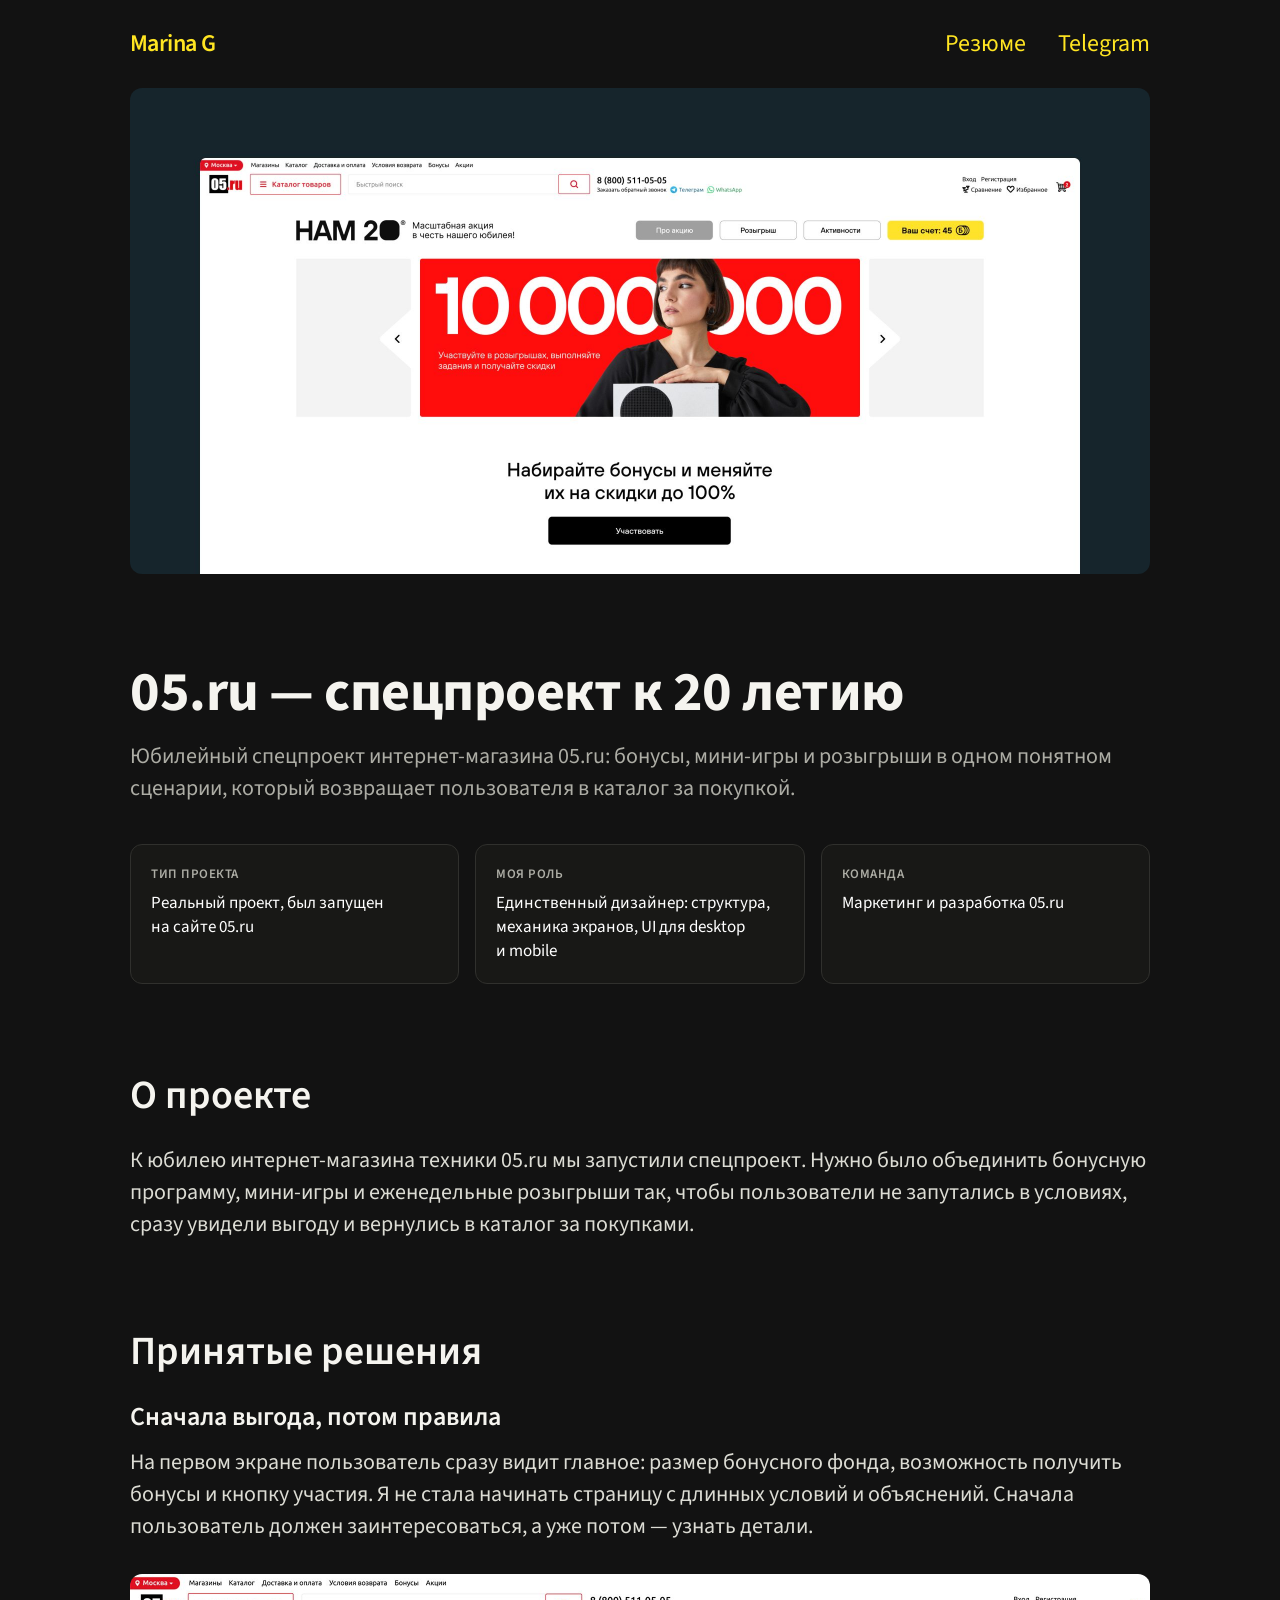
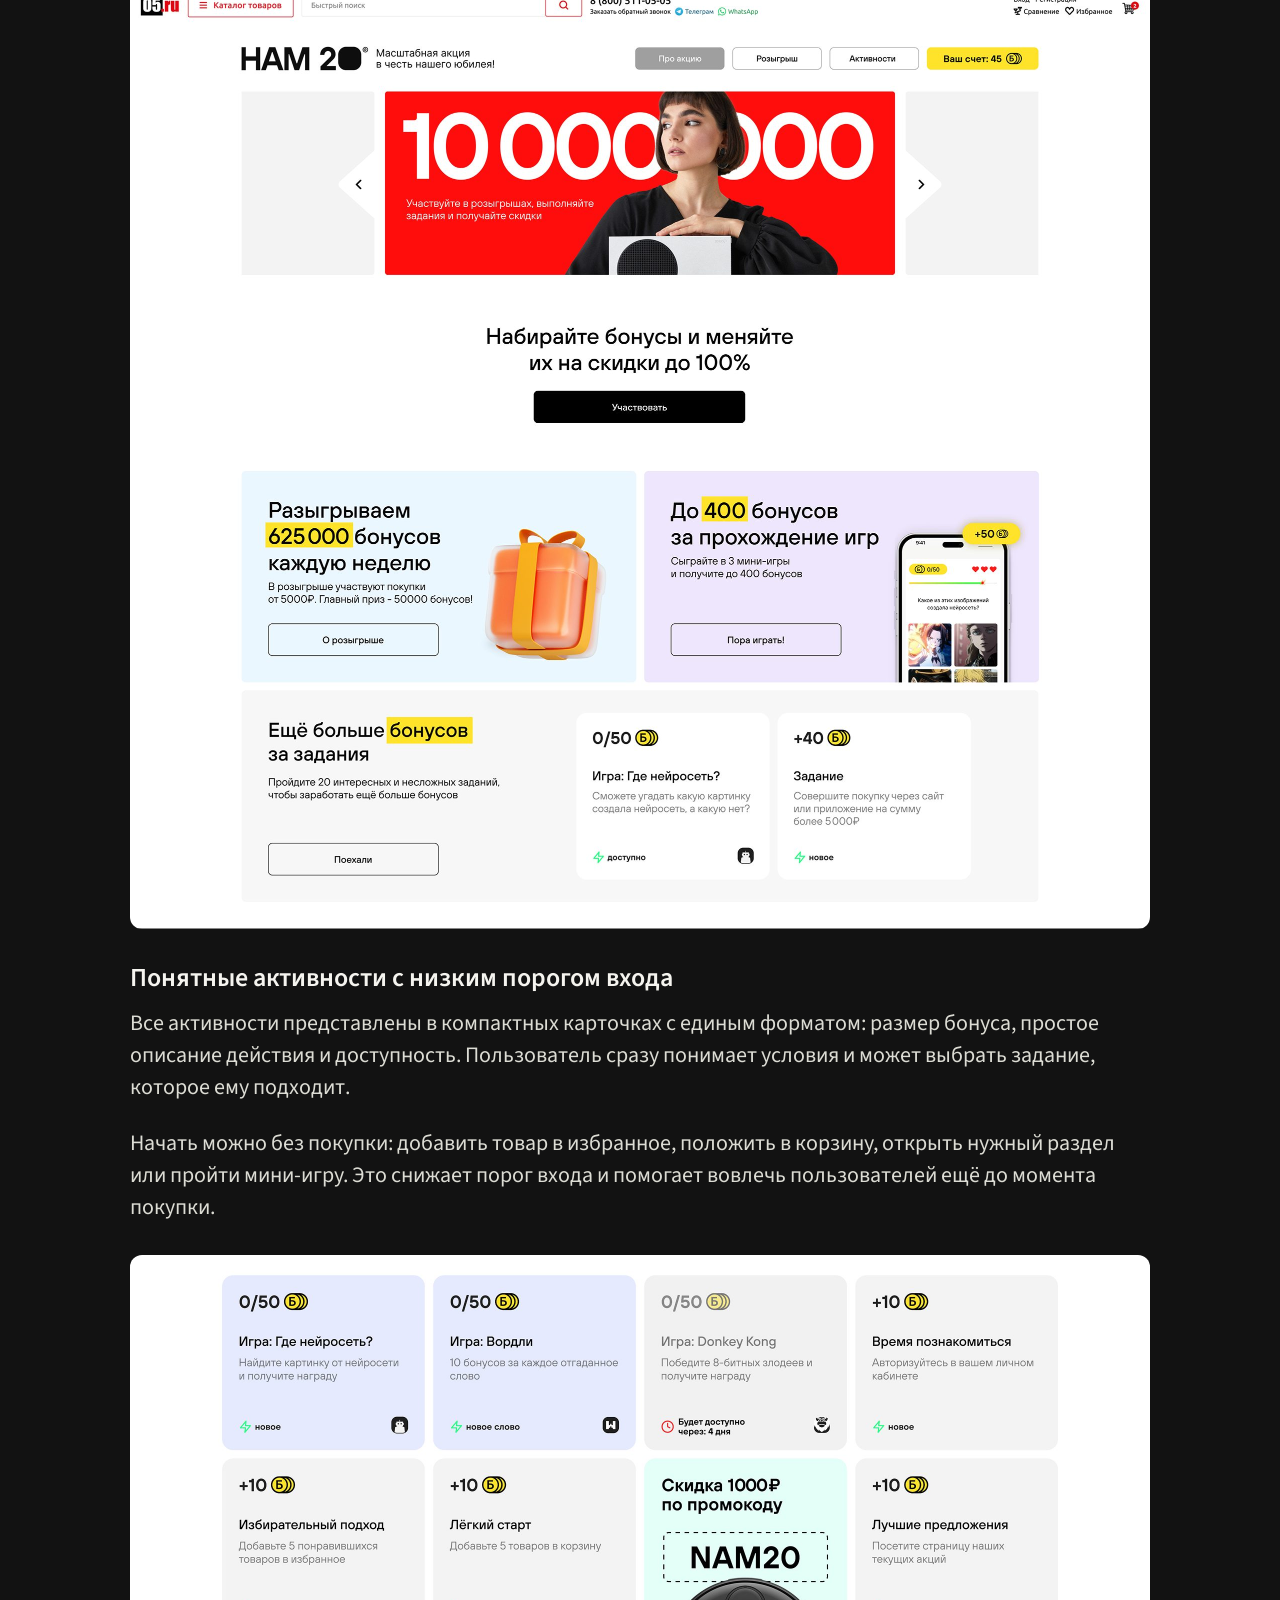
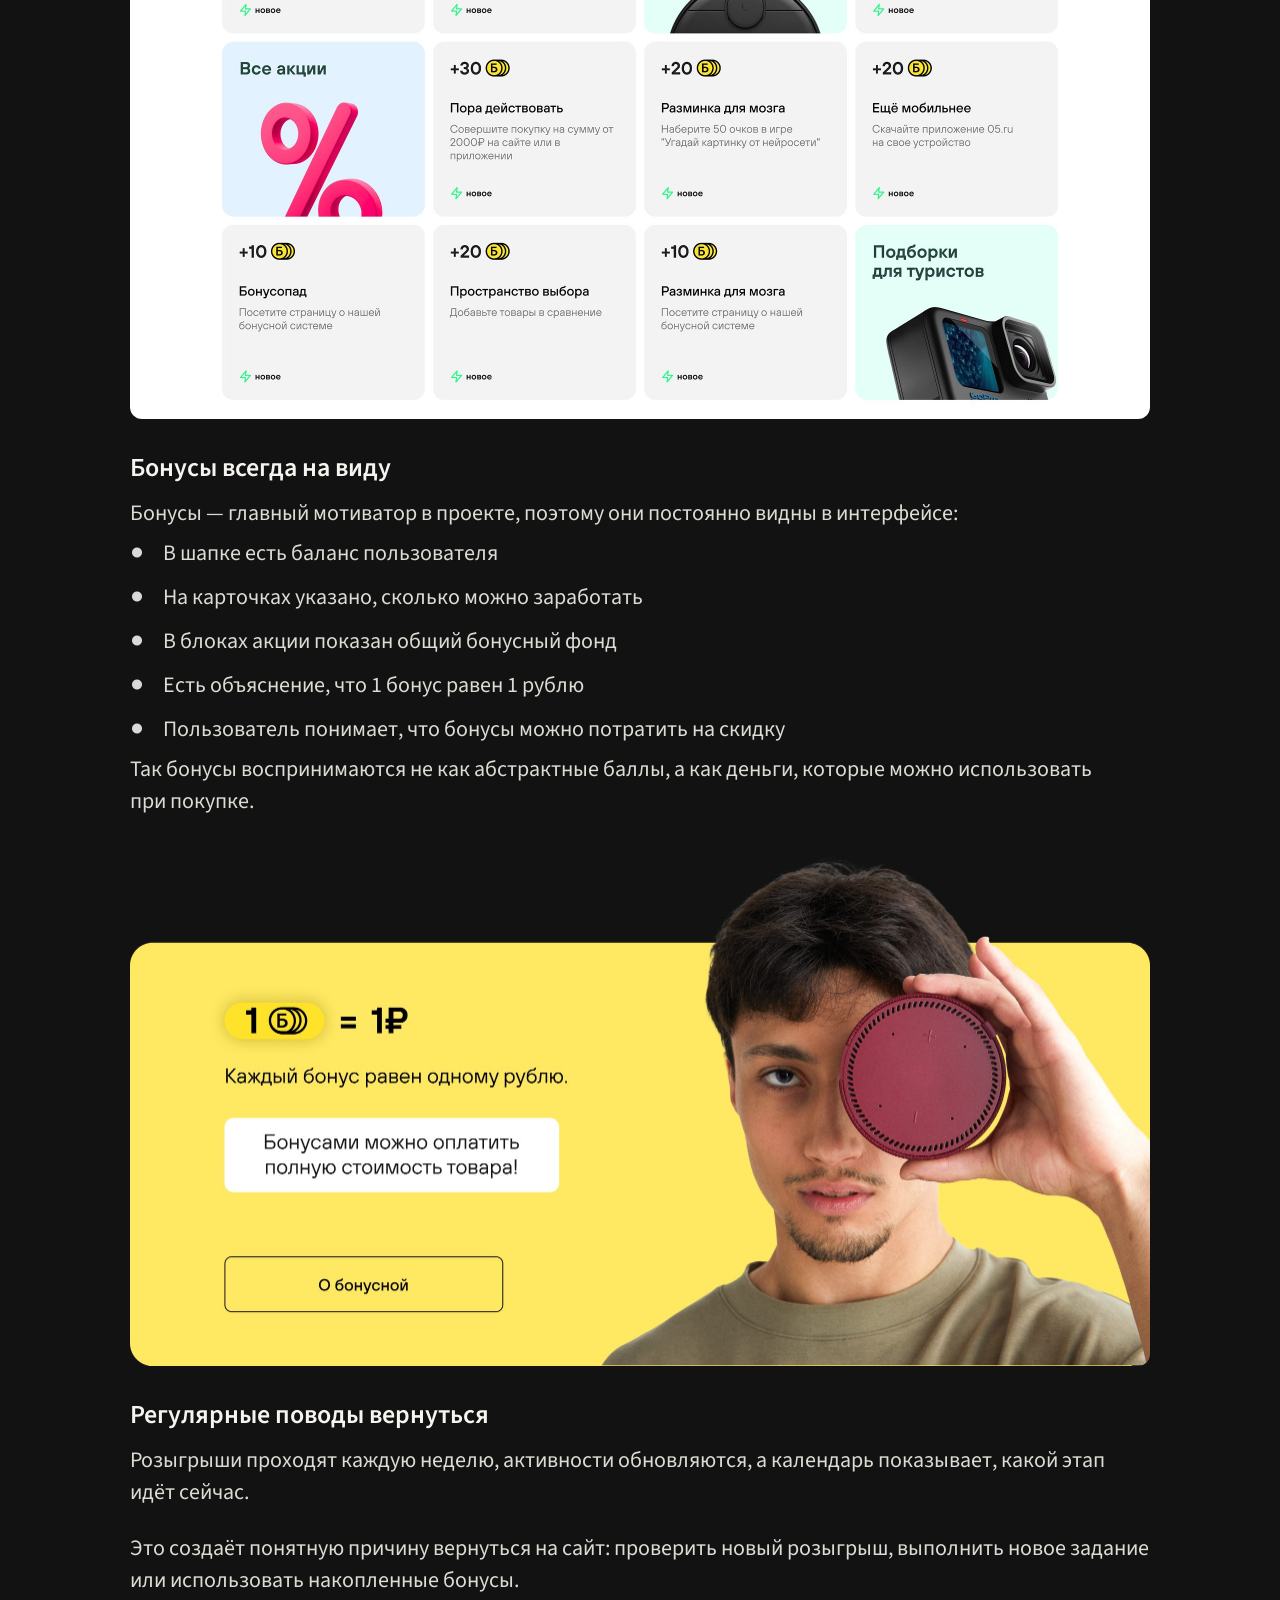
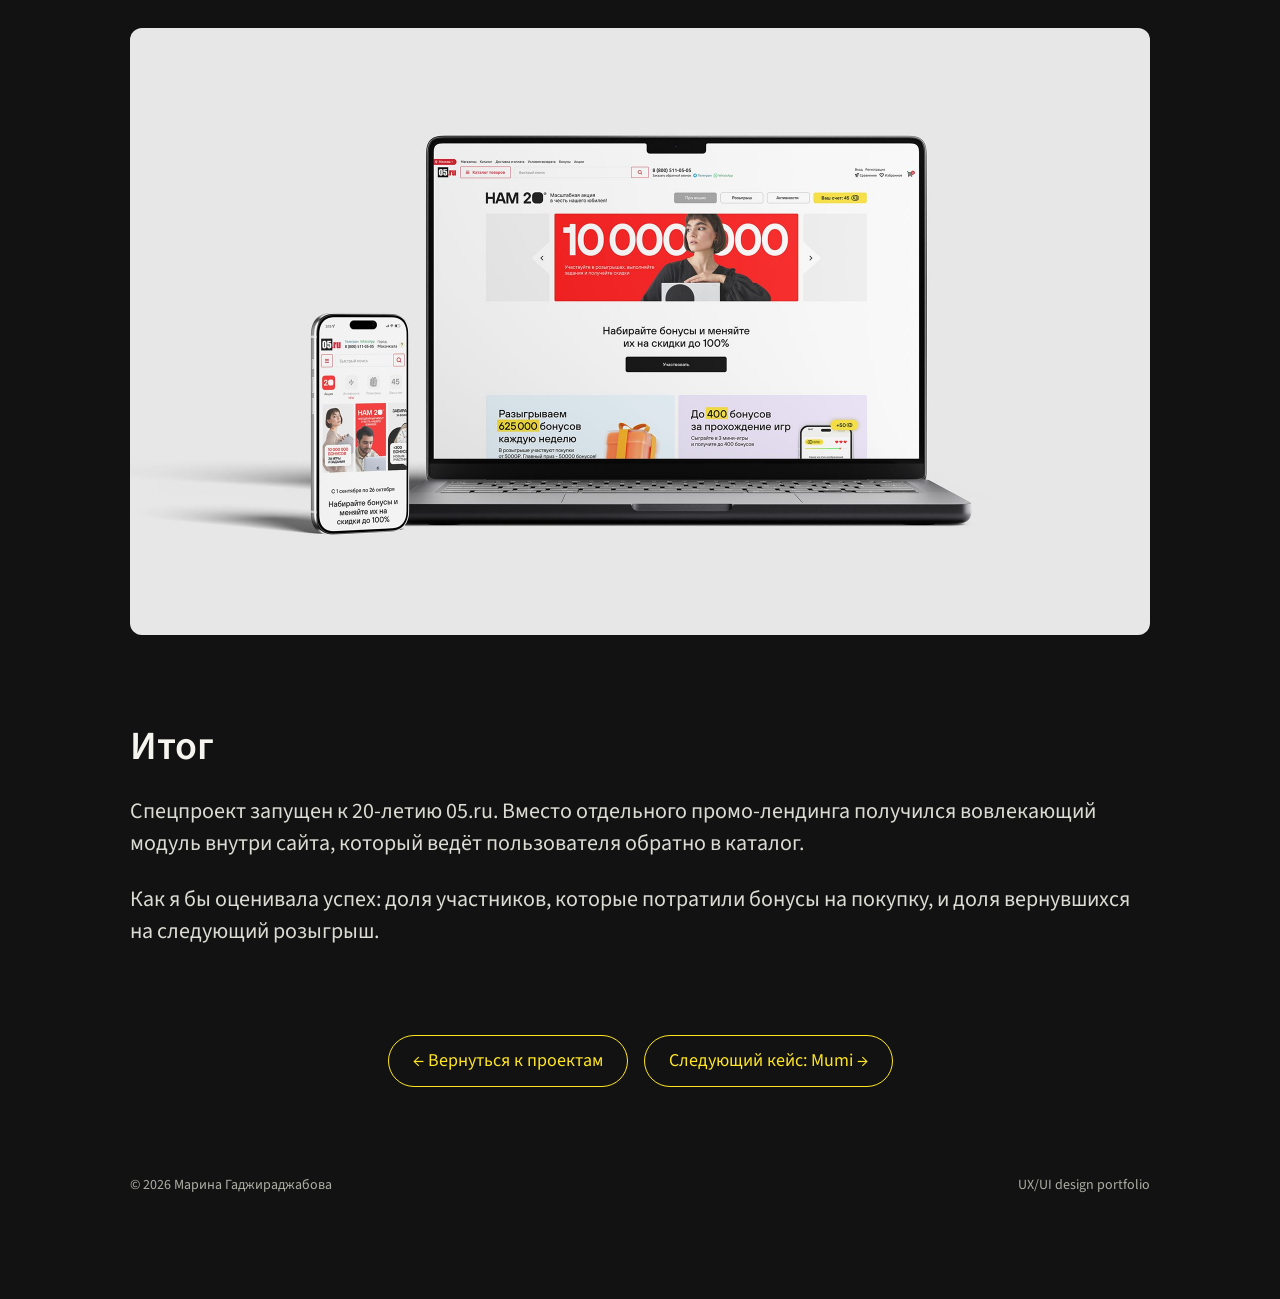
==== 05ru.html @ 0a9285c8 "Add files via upload" ====
<!doctype html>
<html lang="ru">
<head>
<meta charset="utf-8">
<meta name="viewport" content="width=device-width, initial-scale=1">
<title>05.ru — спецпроект к 20 летию — кейс Марины Гаджираджабовой</title>
<meta name="description" content="Кейс UX/UI: юбилейный спецпроект интернет-магазина 05.ru — бонусы, мини-игры и розыгрыши в одном сценарии.">
<link rel="canonical" href="https://hellomarina.ru/05ru.html">
<meta property="og:type" content="website">
<meta property="og:title" content="05.ru — спецпроект к 20 летию — кейс Марины Гаджираджабовой">
<meta property="og:description" content="Кейс UX/UI: юбилейный спецпроект интернет-магазина 05.ru — бонусы, мини-игры и розыгрыши в одном сценарии.">
<meta property="og:url" content="https://hellomarina.ru/05ru.html">
<meta property="og:image" content="https://hellomarina.ru/img/05ru-cover.jpg">
<meta name="theme-color" content="#121212">
<link rel="icon" href="favicon.svg" type="image/svg+xml">
<link rel="preconnect" href="https://fonts.googleapis.com">
<link rel="preconnect" href="https://fonts.gstatic.com" crossorigin>
<link href="https://fonts.googleapis.com/css2?family=Anton&family=Source+Sans+3:wght@400;600;700&display=swap" rel="stylesheet">
<link rel="stylesheet" href="css/style.css">
<script src="js/site.js" defer></script>
</head>
<body>
<a class="skip-link" href="#main">К содержимому</a>
<header class="site-header">
  <div class="container">
    <a class="logo" href="./" aria-label="Marina G — на главную">Marina G</a>
    <nav class="nav" aria-label="Основная навигация">
      <a href="https://drive.google.com/file/d/1rK94kvwyVWbGRVxFBLspZo1uhtgLUTEd/view?usp=sharing" target="_blank" rel="noopener">Резюме</a>
      <a href="https://t.me/marin_lrsn" target="_blank" rel="noopener">Telegram</a>
    </nav>
  </div>
</header>

<main id="main" class="container">
  <div class="case-cover"><img src="img/05ru-cover.jpg" alt="Промостраница спецпроекта 05.ru «НАМ 20»" width="2040" height="972" fetchpriority="high"></div>
  <header class="case-head">
    <h1 class="case-title">05.ru — спецпроект к 20 летию</h1>
    <p class="case-lead">Юбилейный спецпроект интернет‑магазина 05.ru: бонусы, мини‑игры и розыгрыши в одном понятном сценарии, который возвращает пользователя в каталог за покупкой.</p>
  </header>
  <div class="summary"><div class="card"><p class="summary-label">Тип проекта</p><p class="summary-value">Реальный проект, был запущен на сайте 05.ru</p></div><div class="card"><p class="summary-label">Моя роль</p><p class="summary-value">Единственный дизайнер: структура, механика экранов, UI для desktop и mobile</p></div><div class="card"><p class="summary-label">Команда</p><p class="summary-value">Маркетинг и разработка 05.ru</p></div></div>
  <section class="block"><h2 class="h2">О проекте</h2><div class="prose"><p>К юбилею интернет‑магазина техники 05.ru мы запустили спецпроект. Нужно было объединить бонусную программу, мини‑игры и еженедельные розыгрыши так, чтобы пользователи не запутались в условиях, сразу увидели выгоду и вернулись в каталог за покупками.</p></div></section><section class="block"><h2 class="h2">Принятые решения</h2><section class=""><h3 class="h3">Сначала выгода, потом правила</h3><div class="prose"><p>На первом экране пользователь сразу видит главное: размер бонусного фонда, возможность получить бонусы и кнопку участия. Я не стала начинать страницу с длинных условий и объяснений. Сначала пользователь должен заинтересоваться, а уже потом — узнать детали.</p></div></section><figure class="figure"><img src="img/05ru-desktop.jpg" alt="Первый экран спецпроекта 05.ru: бонусный фонд и кнопка участия" width="2040" height="1908" loading="lazy" decoding="async"></figure></section><section class="block-sm"><h3 class="h3">Понятные активности с низким порогом входа</h3><div class="prose"><p>Все активности представлены в компактных карточках с единым форматом: размер бонуса, простое описание действия и доступность. Пользователь сразу понимает условия и может выбрать задание, которое ему подходит.</p><p>Начать можно без покупки: добавить товар в избранное, положить в корзину, открыть нужный раздел или пройти мини‑игру. Это снижает порог входа и помогает вовлечь пользователей ещё до момента покупки.</p></div></section><figure class="figure"><img src="img/05ru-activities.jpg" alt="Сетка карточек с заданиями и размером бонуса" width="2040" height="1528" loading="lazy" decoding="async"></figure><section class="block-sm"><h3 class="h3">Бонусы всегда на виду</h3><div class="prose"><p>Бонусы — главный мотиватор в проекте, поэтому они постоянно видны в интерфейсе:</p></div><ul class="bullets"><li><img src="img/05ru-bonus-icon.png" alt="" width="15" height="15"><span>В шапке есть баланс пользователя</span></li><li><img src="img/05ru-bonus-icon.png" alt="" width="15" height="15"><span>На карточках указано, сколько можно заработать</span></li><li><img src="img/05ru-bonus-icon.png" alt="" width="15" height="15"><span>В блоках акции показан общий бонусный фонд</span></li><li><img src="img/05ru-bonus-icon.png" alt="" width="15" height="15"><span>Есть объяснение, что 1 бонус равен 1 рублю</span></li><li><img src="img/05ru-bonus-icon.png" alt="" width="15" height="15"><span>Пользователь понимает, что бонусы можно потратить на скидку</span></li></ul><div class="prose"><p>Так бонусы воспринимаются не как абстрактные баллы, а как деньги, которые можно использовать при покупке.</p></div></section><figure class="figure"><img src="img/05ru-banner.jpg" alt="Баннер «1 бонус = 1 ₽»: бонусами можно оплатить полную стоимость товара" width="2040" height="1034" loading="lazy" decoding="async"></figure><section class="block-sm"><h3 class="h3">Регулярные поводы вернуться</h3><div class="prose"><p>Розыгрыши проходят каждую неделю, активности обновляются, а календарь показывает, какой этап идёт сейчас.</p><p>Это создаёт понятную причину вернуться на сайт: проверить новый розыгрыш, выполнить новое задание или использовать накопленные бонусы.</p></div></section><figure class="figure"><img src="img/05ru-mockup.jpg" alt="Спецпроект 05.ru на ноутбуке и смартфоне" width="2040" height="1214" loading="lazy" decoding="async"></figure><section class="block"><h2 class="h2">Итог</h2><div class="prose"><p>Спецпроект запущен к 20‑летию 05.ru. Вместо отдельного промо‑лендинга получился вовлекающий модуль внутри сайта, который ведёт пользователя обратно в каталог.</p><p>Как я бы оценивала успех: доля участников, которые потратили бонусы на покупку, и доля вернувшихся на следующий розыгрыш.</p></div></section>
</main>
<footer class="case-footer">
  <div class="container">
    <nav class="case-nav" aria-label="Навигация по кейсам">
      <a class="btn" href="./#projects">← Вернуться к проектам</a>
      <a class="btn" href="mumi.html">Следующий кейс: Mumi →</a>
    </nav>
  <div class="legal"><span>© 2026 Марина Гаджираджабова</span><span>UX/UI design portfolio</span></div>
  </div>
</footer>
</body>
</html>
---- css/style.css ----
/* hellomarina.ru — портфолио Марины Гаджираджабовой
   Токены взяты из макета Figma «Портфолио v2» */
:root {
  --bg: #121212;
  --yellow: #ffe522;
  --heading: #f5f4ef;
  --body: #dcdcd4;
  --muted: #adada5;
  --card-text: #c9c9c1;
  --line: #30302d;
  --card: #181816;
  --radius: 12px;
  --content: 1020px;
  --gutter: 90px;
  --font: "Source Sans 3", system-ui, -apple-system, "Segoe UI", Roboto, sans-serif;
  --display: "Anton", Impact, "Arial Narrow", sans-serif;
}

*, *::before, *::after { box-sizing: border-box; }
html { -webkit-text-size-adjust: 100%; scroll-behavior: smooth; }
body {
  margin: 0;
  background: var(--bg);
  color: var(--body);
  font-family: var(--font);
  font-size: 18px;
  line-height: 1.45;
  -webkit-font-smoothing: antialiased;
  text-rendering: optimizeLegibility;
}
img { display: block; max-width: 100%; height: auto; }
a { color: inherit; }
h1, h2, h3, h4, p { margin: 0; }
ul { margin: 0; padding: 0; list-style: none; }

.container {
  width: 100%;
  max-width: calc(var(--content) + var(--gutter) * 2);
  margin: 0 auto;
  padding: 0 var(--gutter);
}

.skip-link {
  position: absolute; left: -9999px; top: 8px;
  background: var(--yellow); color: #121212; padding: 8px 16px; border-radius: 999px; z-index: 10;
}
.skip-link:focus { left: 16px; }

:focus-visible { outline: 2px solid var(--yellow); outline-offset: 3px; border-radius: 4px; }

/* ---------- Header ---------- */
.site-header .container {
  display: flex; align-items: center; justify-content: space-between;
  padding-top: 26px; padding-bottom: 26px;
}
.logo {
  color: var(--yellow); text-decoration: none;
  font-size: 24px; font-weight: 600; letter-spacing: -0.6px; line-height: 36px;
}
.nav { display: flex; gap: 32px; }
.nav a {
  color: var(--yellow); text-decoration: none;
  font-size: 24px; line-height: 36px;
}
.nav a:hover, .logo:hover { text-decoration: underline; text-underline-offset: 6px; text-decoration-thickness: 1.5px; }

/* ---------- Hero (desktop: пропорции макета через container query units) ---------- */
.hero { container-type: inline-size; overflow-x: clip; }
.hero-name span, .m-name span { white-space: nowrap; }
.hero-canvas {
  position: relative;
  height: calc(600 / 1020 * 100cqw);
  color: #ffe318;
}
.hero-canvas > * { position: absolute; margin: 0; }
.hero-role {
  left: 0; right: 0; top: 0; text-align: center;
  font-weight: 700; font-size: calc(21.67 / 1020 * 100cqw); line-height: 1.22;
  letter-spacing: 0;
}
.hero-name {
  left: 0; right: 0; top: calc(51 / 1020 * 100cqw);
  display: flex; justify-content: space-between;
  font-family: var(--display); font-weight: 400; color: var(--yellow);
  font-size: calc(276 / 1020 * 100cqw); line-height: 1.08;
  letter-spacing: calc(-6.9 / 1020 * 100cqw);
}
.hero-photo {
  left: calc(262 / 1020 * 100%); top: calc(229 / 1020 * 100cqw);
  width: calc(278 / 1020 * 100%);
  border-radius: calc(9.7 / 1020 * 100cqw);
  aspect-ratio: 278 / 311; object-fit: cover;
}
.hero-label, .hero-list {
  font-weight: 700; font-size: calc(12 / 1020 * 100cqw); line-height: 1.22;
  text-transform: uppercase;
}
.hero-tools-label { left: calc(74 / 1020 * 100%); top: calc(402 / 1020 * 100cqw); }
.hero-tools { left: calc(149 / 1020 * 100%); top: calc(402 / 1020 * 100cqw); }
.hero-skills-label { left: calc(594 / 1020 * 100%); top: calc(404 / 1020 * 100cqw); }
.hero-skills { left: calc(594 / 1020 * 100%); top: calc(534 / 1020 * 100cqw); }
.hero-verbs {
  font-weight: 700; font-size: calc(20 / 1020 * 100cqw); line-height: 1.22; text-transform: uppercase;
  left: calc(818 / 1020 * 100%); top: calc(429 / 1020 * 100cqw); width: calc(202 / 1020 * 100%);
}
.hero-verbs span { display: block; }
.hero-verbs span:nth-child(1) { margin-left: 0; }
.hero-verbs span:nth-child(2) { margin-left: calc(32 / 1020 * 100cqw); }
.hero-verbs span:nth-child(3) { margin-left: calc(72 / 1020 * 100cqw); }
.hero-verbs span:nth-child(4) { margin-left: calc(40 / 1020 * 100cqw); }
.hero-verbs span:nth-child(5) { margin-left: calc(9 / 1020 * 100cqw); }
.hero-mobile { display: none; }

/* ---------- Sections ---------- */
.section { padding-top: 120px; }
.section:first-of-type { padding-top: 72px; }
.section-title {
  color: #fff; font-size: 24px; font-weight: 600; line-height: 1.2; letter-spacing: -0.4px;
  padding-bottom: 28px; border-bottom: 1px solid var(--line);
}

/* ---------- Project cards ---------- */
.projects { display: grid; gap: 72px; margin-top: 32px; }
.project { display: block; text-decoration: none; color: inherit; }
.project-cover {
  border-radius: var(--radius); overflow: hidden; background: #1c1c1a;
  aspect-ratio: 1020 / 554;
}
.project-cover img { width: 100%; height: 100%; object-fit: cover; transition: transform .5s ease; }
.project:hover .project-cover img { transform: scale(1.02); }
.project-details {
  display: grid; grid-template-columns: 1fr 470px; gap: 40px; padding-top: 24px;
}
.project-title { color: #fff; font-size: 28px; font-weight: 600; line-height: 1.2; letter-spacing: -0.5px; }
.project:hover .project-title { text-decoration: underline; text-underline-offset: 6px; text-decoration-thickness: 1.5px; }
.project-tags { color: var(--muted); font-size: 16px; line-height: 1.45; margin-top: 8px; }
.project-summary { color: #fff; font-size: 18px; line-height: 26px; }

/* ---------- About ---------- */
.about-text { margin-top: 28px; display: grid; gap: 20px; }
.about-text p { color: #fff; font-size: 22px; line-height: 32px; }

/* ---------- Experience ---------- */
.experience { margin-top: 0; }
.job {
  display: grid; grid-template-columns: 96px 1fr auto; gap: 32px; align-items: center;
  padding: 28px 0; border-bottom: 1px solid var(--line);
}
.job-logo { width: 96px; height: 96px; border-radius: var(--radius); object-fit: cover; }
.job-role { color: #fff; font-size: 20px; line-height: 26px; }
.job-desc { color: var(--muted); font-size: 16px; line-height: 24px; margin-top: 6px; }
.job-period { color: var(--muted); font-size: 16px; line-height: 24px; white-space: nowrap; }
.job-period-inline { display: none; }

/* ---------- Buttons ---------- */
.btn {
  display: inline-flex; align-items: center; justify-content: center; gap: 8px;
  min-height: 50px; padding: 12px 24px;
  border: 1.5px solid var(--yellow); border-radius: 999px;
  color: var(--yellow); text-decoration: none; font-size: 18px; line-height: 26px;
  transition: background-color .2s ease, color .2s ease;
}
.btn:hover { background: var(--yellow); color: #121212; }

/* ---------- Footer ---------- */
.site-footer { padding-top: 120px; padding-bottom: 104px; }
.cta { display: grid; justify-items: center; text-align: center; gap: 20px; }
.cta-title { color: #fff; font-size: 40px; font-weight: 600; line-height: 48px; }
.cta-text { color: var(--muted); font-size: 20px; line-height: 30px; }
.buttons { display: flex; gap: 16px; flex-wrap: wrap; justify-content: center; }
.legal {
  display: flex; justify-content: space-between; gap: 16px;
  margin-top: 88px; color: var(--muted); font-size: 14px; line-height: 20px;
}

/* ---------- Case pages ---------- */
.case-cover { border-radius: var(--radius); overflow: hidden; aspect-ratio: 1020 / 486; background: #1c1c1a; }
.case-cover img { width: 100%; height: 100%; object-fit: cover; }
.case-head { padding-top: 88px; }
.case-title { color: var(--heading); font-size: 56px; font-weight: 700; line-height: 62px; letter-spacing: -0.5px; }
.case-lead { color: var(--muted); font-size: 22px; line-height: 32px; margin-top: 16px; }
.summary { display: grid; grid-template-columns: repeat(auto-fit, minmax(200px, 1fr)); gap: 16px; margin-top: 40px; }
.card {
  background: var(--card); border: 1px solid var(--line); border-radius: var(--radius);
}
.summary .card { padding: 20px; }
.summary-label { color: var(--muted); font-size: 13px; font-weight: 600; line-height: 18px; letter-spacing: .04em; text-transform: uppercase; }
.summary-value { color: #fff; font-size: 17px; line-height: 24px; margin-top: 8px; }

.block { padding-top: 88px; }
.block-sm { padding-top: 32px; }
.h2 { color: var(--heading); font-size: 40px; font-weight: 600; line-height: 48px; margin-bottom: 24px; }
.h3 { color: var(--heading); font-size: 26px; font-weight: 600; line-height: 34px; margin-bottom: 12px; }
.prose { display: grid; gap: 24px; }
.prose p { color: var(--body); font-size: 22px; line-height: 32px; }
.prose strong { color: #fff; font-weight: 700; }

.figure { margin: 32px 0 0; }
.figure img { width: 100%; border-radius: var(--radius); }
.figure-pair { display: grid; grid-template-columns: 1fr 1fr; gap: 24px; margin-top: 24px; }
.figure-pair img { width: 100%; border-radius: var(--radius); }
.scroll-x { overflow-x: auto; -webkit-overflow-scrolling: touch; }
.scroll-hint { display: none; }

.cards-2 { display: grid; grid-template-columns: 1fr 1fr; gap: 24px; margin-top: 24px; }
.cards-2 .card { padding: 28px; }
.card-title { color: var(--heading); font-size: 20px; font-weight: 600; line-height: 30px; }
.card-text { color: var(--muted); font-size: 16px; line-height: 24px; margin-top: 12px; }
.card-text strong { color: #fff; font-weight: 700; }
.story .card-text { margin-top: 0; }

.metrics { display: grid; grid-template-columns: 1fr 1fr; gap: 16px 24px; margin-top: 24px; }
.metric { display: grid; grid-template-columns: 180px 1fr; gap: 16px; padding: 20px; }
.metric-name { color: var(--yellow); font-weight: 700; font-size: 16px; line-height: 22px; }
.metric-text { color: var(--card-text); font-size: 16px; line-height: 22px; }

.bullets { display: grid; gap: 12px; margin: 8px 0; }
.bullets li { display: flex; gap: 18px; align-items: center; color: var(--body); font-size: 22px; line-height: 32px; }
.bullets img { width: 15px; height: 15px; flex: none; }

.decisions { display: grid; gap: 24px; }

.case-nav { display: flex; gap: 16px; justify-content: center; flex-wrap: wrap; }
.case-footer { padding-top: 88px; padding-bottom: 104px; }
.case-footer .legal { margin-top: 88px; }

/* ---------- Tablet ---------- */
@media (max-width: 1100px) {
  :root { --gutter: 48px; }
  .project-details { grid-template-columns: 1fr 1fr; }
}

/* ---------- Mobile (макет 390) ---------- */
@media (max-width: 720px) {
  :root { --gutter: 20px; }
  body { font-size: 17px; }
  .site-header .container { padding-top: 16px; padding-bottom: 16px; }
  .logo { font-size: 18px; line-height: 26px; letter-spacing: -0.3px; }
  .nav { gap: 24px; }
  .nav a { font-size: 18px; line-height: 26px; padding: 9px 0; }

  .hero-canvas { display: none; }
  .hero-mobile { display: block; padding-top: 16px; }
  .m-name-photo { position: relative; height: calc(245 / 350 * 100cqw); }
  .m-name {
    display: flex; justify-content: space-between;
    font-family: var(--display); color: var(--yellow);
    font-size: calc(100 / 350 * 100cqw); line-height: 1.08; letter-spacing: calc(-2.5 / 350 * 100cqw);
  }
  .m-photo {
    position: absolute; left: calc(77 / 350 * 100%); top: calc(66 / 350 * 100cqw);
    width: calc(160 / 350 * 100%); aspect-ratio: 160 / 179; object-fit: cover; border-radius: 8px;
  }
  .m-role { color: #fff; font-size: 28px; font-weight: 600; line-height: 34px; margin-top: 24px; }
  .m-lead { color: #fff; font-size: 17px; line-height: 26px; margin-top: 8px; }

  .section { padding-top: 64px; }
  .section:first-of-type { padding-top: 56px; }
  .section-title { font-size: 22px; padding-bottom: 20px; }
  .projects { gap: 48px; margin-top: 24px; }
  .project-details { grid-template-columns: 1fr; gap: 10px; padding-top: 16px; }
  .project-title { font-size: 26px; line-height: 32px; }
  .project-tags { font-size: 14px; line-height: 20px; margin-top: 6px; }
  .project-summary { font-size: 16px; line-height: 24px; }

  .about-text { margin-top: 20px; gap: 16px; }
  .about-text p { font-size: 17px; line-height: 26px; }

  .job { grid-template-columns: 48px 1fr; gap: 16px; align-items: start; padding: 16px 0; }
  .job-logo { width: 48px; height: 48px; border-radius: 8px; }
  .job-role { font-size: 17px; line-height: 22px; }
  .job-period { display: none; }
  .job-period-inline { display: block; color: var(--muted); font-size: 14px; line-height: 20px; margin-top: 4px; }
  .job-desc { font-size: 14px; line-height: 20px; }

  .site-footer { padding-top: 64px; padding-bottom: 40px; }
  .cta { gap: 16px; }
  .cta-title { font-size: 26px; line-height: 32px; }
  .cta-text { font-size: 16px; line-height: 24px; }
  .buttons { flex-direction: column; width: 100%; gap: 12px; }
  .buttons .btn, .case-nav .btn { width: 100%; }
  .legal { margin-top: 48px; font-size: 13px; line-height: 18px; flex-direction: column; gap: 4px; }

  .case-head { padding-top: 48px; }
  .case-title { font-size: 32px; line-height: 38px; letter-spacing: -0.3px; }
  .case-lead { font-size: 18px; line-height: 26px; }
  .summary { grid-template-columns: 1fr; gap: 12px; margin-top: 24px; }
  .block { padding-top: 48px; }
  .block-sm { padding-top: 24px; }
  .h2 { font-size: 26px; line-height: 32px; margin-bottom: 16px; }
  .h3 { font-size: 20px; line-height: 26px; }
  .prose { gap: 16px; }
  .prose p, .bullets li { font-size: 17px; line-height: 26px; }
  .bullets li { align-items: flex-start; gap: 12px; }
  .bullets img { margin-top: 6px; }
  .cards-2, .metrics, .figure-pair { grid-template-columns: 1fr; gap: 12px; }
  .cards-2 .card { padding: 20px; }
  .card-title { font-size: 18px; line-height: 26px; }
  .card-text { font-size: 15px; line-height: 22px; }
  .metric { grid-template-columns: 1fr; gap: 6px; }
  .figure { margin-top: 24px; }
  .scroll-x img { width: 700px; max-width: none; }
  .scroll-hint { display: block; color: var(--muted); font-size: 13px; line-height: 18px; margin-top: 8px; }
  .case-footer { padding-top: 64px; padding-bottom: 40px; }
  .case-nav { flex-direction: column; gap: 12px; }
  .case-footer .legal { margin-top: 48px; }
}

@media (prefers-reduced-motion: reduce) {
  html { scroll-behavior: auto; }
  .project-cover img { transition: none; }
}

/* ================= Motion ================= */
/* Плавный переход между страницами (Chrome, Edge, Safari 18.2+); в остальных браузерах — просто анимация входа */
@view-transition { navigation: auto; }
::view-transition-old(root) { animation: vt-out .28s ease both; }
::view-transition-new(root) { animation: vt-in .5s cubic-bezier(.2, .7, .2, 1) both; }
@keyframes vt-out { to { opacity: 0; transform: translateY(-8px); } }
@keyframes vt-in { from { opacity: 0; transform: translateY(12px); } }

@keyframes rise { from { opacity: 0; transform: translateY(18px); } to { opacity: 1; transform: none; } }
@keyframes rise-big { from { opacity: 0; transform: translateY(60px); } to { opacity: 1; transform: none; } }
@keyframes pop { from { opacity: 0; transform: translateY(24px) scale(.96) rotate(-2deg); } to { opacity: 1; transform: none; } }
@keyframes fade { from { opacity: 0; } to { opacity: 1; } }

:root { --ease: cubic-bezier(.2, .7, .2, 1); }
.site-header { animation: fade .6s ease both; }

/* Главная: первый экран собирается по очереди */
.hero-role { animation: rise .6s var(--ease) .05s both; }
.hero-name span, .m-name span { display: inline-block; animation: rise-big .9s var(--ease) both; }
.hero-name span:nth-child(1), .m-name span:nth-child(1) { animation-delay: .1s; }
.hero-name span:nth-child(2), .m-name span:nth-child(2) { animation-delay: .22s; }
.hero-photo, .m-photo { animation: pop .9s var(--ease) .35s both; }
.hero-tools-label, .hero-tools, .hero-skills-label, .hero-skills { animation: rise .6s var(--ease) .55s both; }
.hero-verbs span { animation: rise .5s var(--ease) both; }
.hero-verbs span:nth-child(1) { animation-delay: .6s; }
.hero-verbs span:nth-child(2) { animation-delay: .67s; }
.hero-verbs span:nth-child(3) { animation-delay: .74s; }
.hero-verbs span:nth-child(4) { animation-delay: .81s; }
.hero-verbs span:nth-child(5) { animation-delay: .88s; }
.m-role { animation: rise .6s var(--ease) .5s both; }
.m-lead { animation: rise .6s var(--ease) .6s both; }

/* Кейс: обложка, заголовок и карточки-сводки */
.case-cover { animation: rise .8s var(--ease) .05s both; }
.case-head { animation: rise .7s var(--ease) .18s both; }
.summary { animation: rise .7s var(--ease) .3s both; }

/* Появление блоков при прокрутке: скрываются только те, что ниже первого экрана и только когда работает JS */
.reveal-wait { opacity: 0; transform: translateY(28px); }
.reveal-in { opacity: 1; transform: none; transition: opacity .8s var(--ease), transform .8s var(--ease); }

/* Картинки проявляются по мере загрузки */
img.img-wait { opacity: 0; }
img.img-in { opacity: 1; transition: opacity .6s ease; }

@media (prefers-reduced-motion: reduce) {
  *, *::before, *::after { animation: none !important; transition: none !important; }
  ::view-transition-old(root), ::view-transition-new(root) { animation: none !important; }
  .reveal-wait, img.img-wait { opacity: 1 !important; transform: none !important; }
}
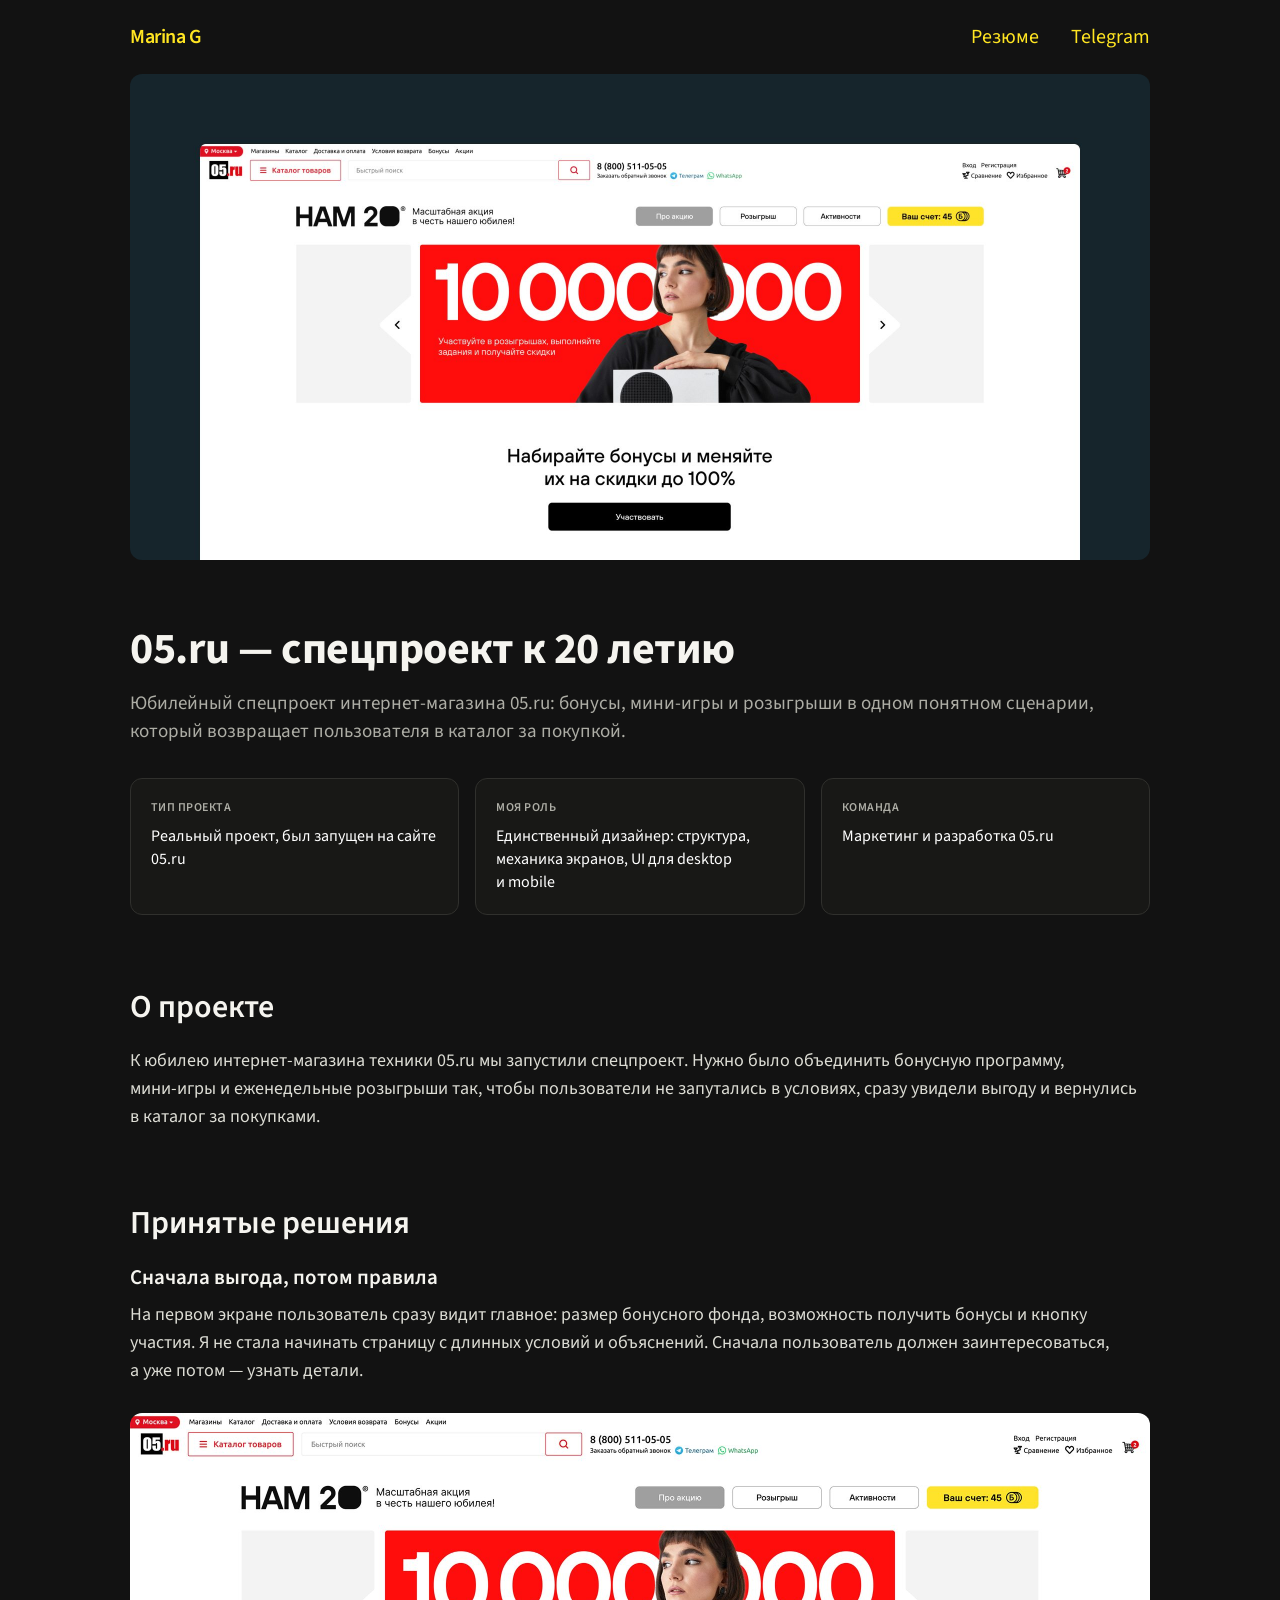
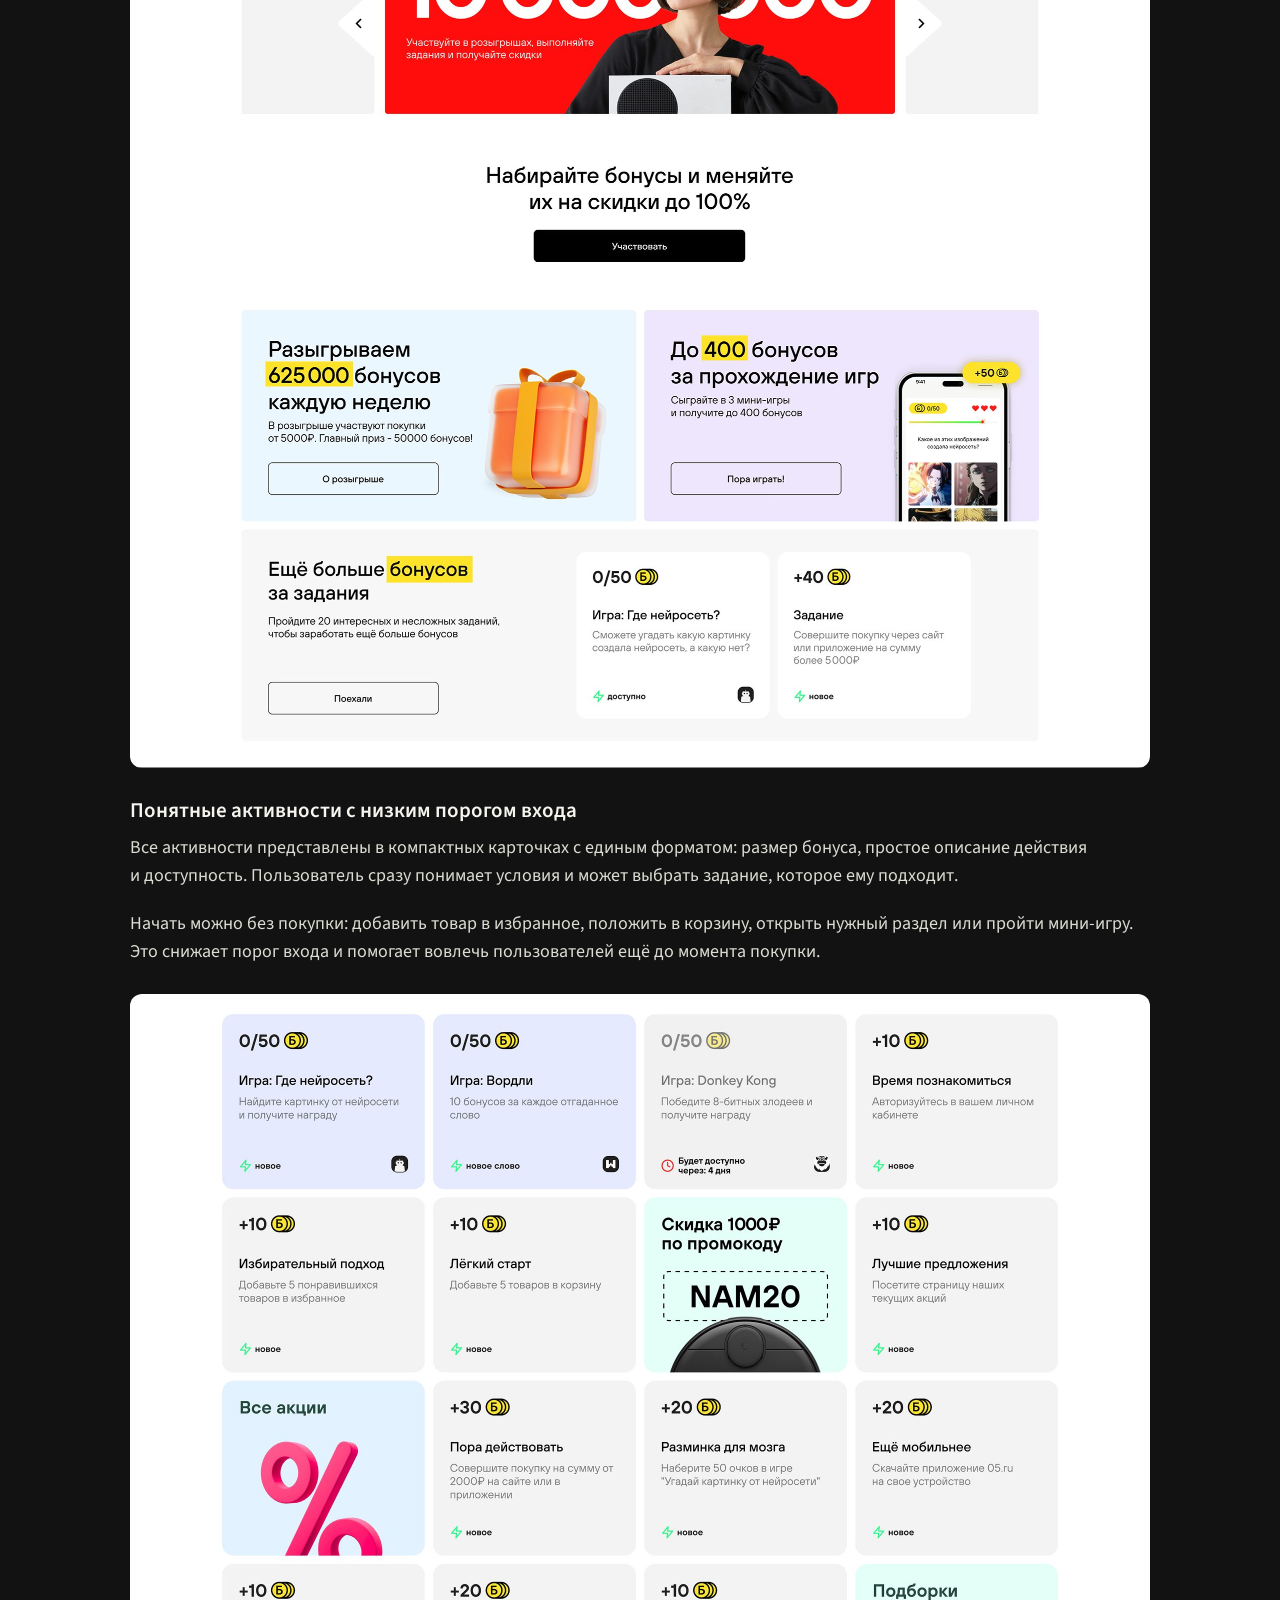
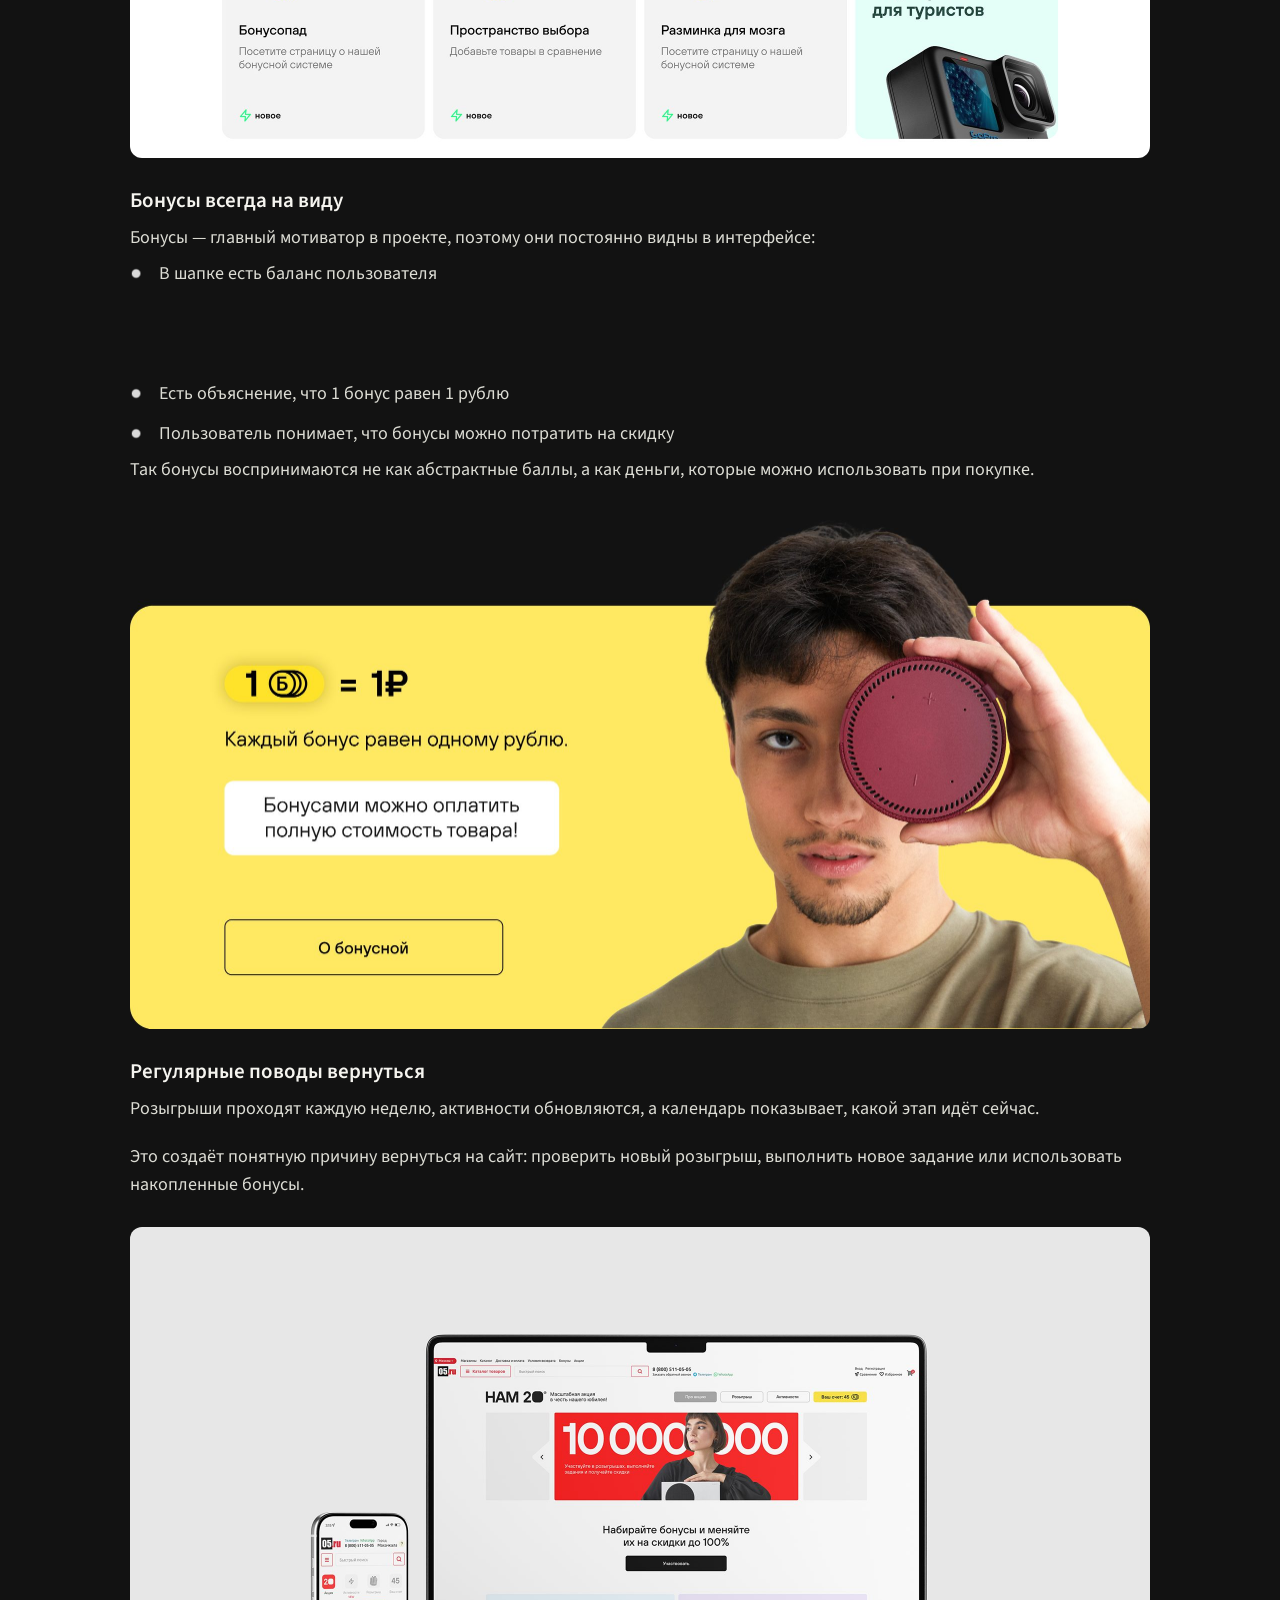
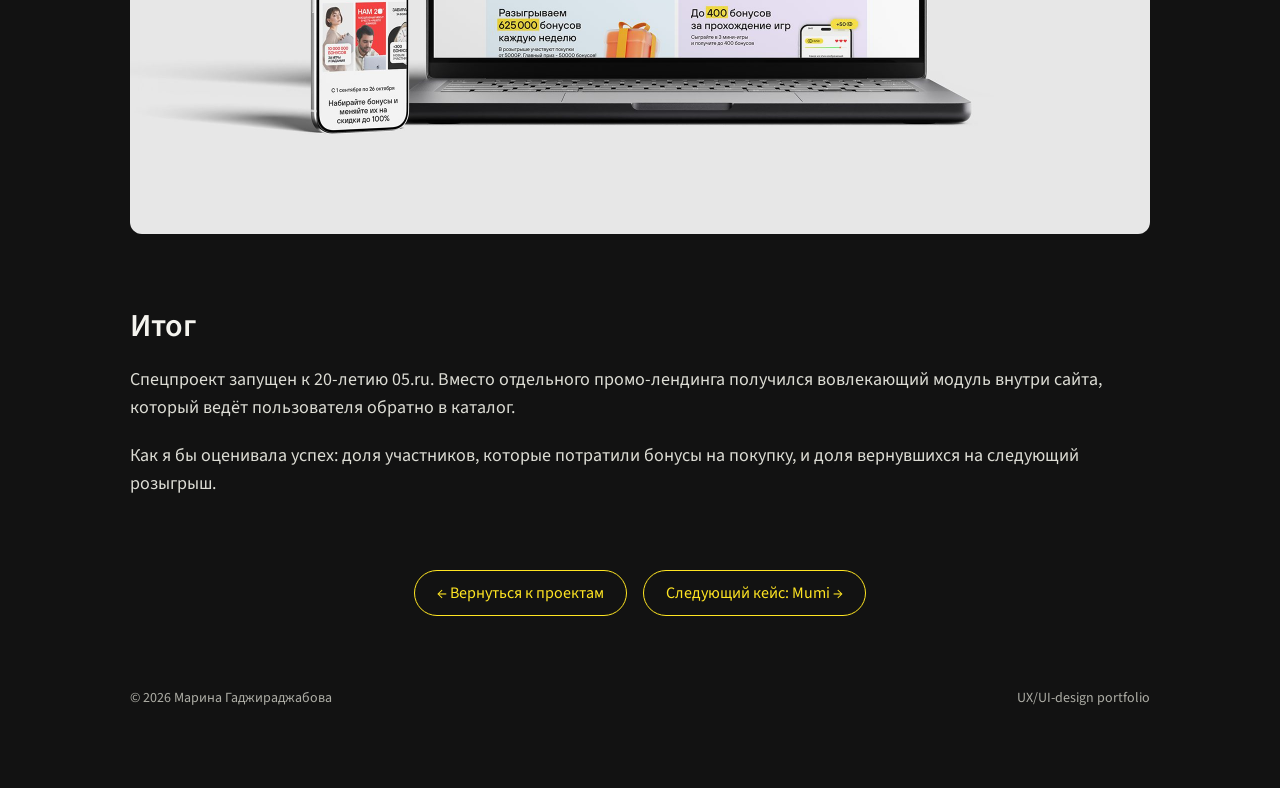
==== commit 339eb8ba: "Add files via upload" ====
--- a/05ru.html
+++ b/05ru.html
@@ -18,6 +18,7 @@
 <link href="https://fonts.googleapis.com/css2?family=Anton&family=Source+Sans+3:wght@400;600;700&display=swap" rel="stylesheet">
 <link rel="stylesheet" href="css/style.css">
 <script src="js/site.js" defer></script>
+<script src="js/lightbox.js" defer></script>
 </head>
 <body>
 <a class="skip-link" href="#main">К содержимому</a>
@@ -46,7 +47,7 @@
       <a class="btn" href="./#projects">← Вернуться к проектам</a>
       <a class="btn" href="mumi.html">Следующий кейс: Mumi →</a>
     </nav>
-  <div class="legal"><span>© 2026 Марина Гаджираджабова</span><span>UX/UI design portfolio</span></div>
+  <div class="legal"><span>© 2026 Марина Гаджираджабова</span><span>UX/UI‑design portfolio</span></div>
   </div>
 </footer>
 </body>
--- a/css/style.css
+++ b/css/style.css
@@ -51,16 +51,16 @@
 /* ---------- Header ---------- */
 .site-header .container {
   display: flex; align-items: center; justify-content: space-between;
-  padding-top: 26px; padding-bottom: 26px;
+  padding-top: 22px; padding-bottom: 22px;
 }
 .logo {
   color: var(--yellow); text-decoration: none;
-  font-size: 24px; font-weight: 600; letter-spacing: -0.6px; line-height: 36px;
+  font-size: 20px; font-weight: 600; letter-spacing: -0.4px; line-height: 30px;
 }
 .nav { display: flex; gap: 32px; }
 .nav a {
   color: var(--yellow); text-decoration: none;
-  font-size: 24px; line-height: 36px;
+  font-size: 20px; line-height: 30px;
 }
 .nav a:hover, .logo:hover { text-decoration: underline; text-underline-offset: 6px; text-decoration-thickness: 1.5px; }
 
@@ -112,15 +112,15 @@
 .hero-mobile { display: none; }
 
 /* ---------- Sections ---------- */
-.section { padding-top: 120px; }
-.section:first-of-type { padding-top: 72px; }
+.section { padding-top: 96px; }
+.section:first-of-type { padding-top: 64px; }
 .section-title {
-  color: #fff; font-size: 24px; font-weight: 600; line-height: 1.2; letter-spacing: -0.4px;
-  padding-bottom: 28px; border-bottom: 1px solid var(--line);
+  color: #fff; font-size: 22px; font-weight: 600; line-height: 1.2; letter-spacing: -0.3px;
+  padding-bottom: 24px; border-bottom: 1px solid var(--line);
 }
 
 /* ---------- Project cards ---------- */
-.projects { display: grid; gap: 72px; margin-top: 32px; }
+.projects { display: grid; gap: 56px; margin-top: 28px; }
 .project { display: block; text-decoration: none; color: inherit; }
 .project-cover {
   border-radius: var(--radius); overflow: hidden; background: #1c1c1a;
@@ -129,100 +129,101 @@
 .project-cover img { width: 100%; height: 100%; object-fit: cover; transition: transform .5s ease; }
 .project:hover .project-cover img { transform: scale(1.02); }
 .project-details {
-  display: grid; grid-template-columns: 1fr 470px; gap: 40px; padding-top: 24px;
-}
-.project-title { color: #fff; font-size: 28px; font-weight: 600; line-height: 1.2; letter-spacing: -0.5px; }
+  display: grid; grid-template-columns: 1fr 470px; gap: 40px; padding-top: 20px;
+}
+.project-title { color: #fff; font-size: 24px; font-weight: 600; line-height: 1.2; letter-spacing: -0.5px; }
 .project:hover .project-title { text-decoration: underline; text-underline-offset: 6px; text-decoration-thickness: 1.5px; }
-.project-tags { color: var(--muted); font-size: 16px; line-height: 1.45; margin-top: 8px; }
-.project-summary { color: #fff; font-size: 18px; line-height: 26px; }
+.project-tags { color: var(--muted); font-size: 15px; line-height: 1.45; margin-top: 8px; }
+.project-summary { color: #fff; font-size: 17px; line-height: 25px; }
 
 /* ---------- About ---------- */
-.about-text { margin-top: 28px; display: grid; gap: 20px; }
-.about-text p { color: #fff; font-size: 22px; line-height: 32px; }
+.about-text { margin-top: 24px; display: grid; gap: 16px; }
+.about-text p { color: #fff; font-size: 18px; line-height: 28px; }
 
 /* ---------- Experience ---------- */
 .experience { margin-top: 0; }
 .job {
-  display: grid; grid-template-columns: 96px 1fr auto; gap: 32px; align-items: center;
-  padding: 28px 0; border-bottom: 1px solid var(--line);
-}
-.job-logo { width: 96px; height: 96px; border-radius: var(--radius); object-fit: cover; }
-.job-role { color: #fff; font-size: 20px; line-height: 26px; }
-.job-desc { color: var(--muted); font-size: 16px; line-height: 24px; margin-top: 6px; }
-.job-period { color: var(--muted); font-size: 16px; line-height: 24px; white-space: nowrap; }
+  display: grid; grid-template-columns: 72px 1fr auto; gap: 28px; align-items: center;
+  padding: 22px 0; border-bottom: 1px solid var(--line);
+}
+.job-logo { width: 72px; height: 72px; border-radius: var(--radius); object-fit: cover; }
+.job-role { color: #fff; font-size: 18px; line-height: 24px; }
+.job-desc { color: var(--muted); font-size: 15px; line-height: 22px; margin-top: 6px; }
+.job-period { color: var(--muted); font-size: 15px; line-height: 22px; white-space: nowrap; }
 .job-period-inline { display: none; }
 
 /* ---------- Buttons ---------- */
 .btn {
   display: inline-flex; align-items: center; justify-content: center; gap: 8px;
-  min-height: 50px; padding: 12px 24px;
+  min-height: 46px; padding: 10px 22px;
   border: 1.5px solid var(--yellow); border-radius: 999px;
-  color: var(--yellow); text-decoration: none; font-size: 18px; line-height: 26px;
+  color: var(--yellow); text-decoration: none; font-size: 16px; line-height: 24px;
   transition: background-color .2s ease, color .2s ease;
 }
 .btn:hover { background: var(--yellow); color: #121212; }
 
 /* ---------- Footer ---------- */
-.site-footer { padding-top: 120px; padding-bottom: 104px; }
-.cta { display: grid; justify-items: center; text-align: center; gap: 20px; }
-.cta-title { color: #fff; font-size: 40px; font-weight: 600; line-height: 48px; }
-.cta-text { color: var(--muted); font-size: 20px; line-height: 30px; }
+.site-footer { padding-top: 96px; padding-bottom: 80px; }
+.cta { display: grid; justify-items: center; text-align: center; gap: 16px; }
+.cta-title { color: #fff; font-size: 32px; font-weight: 600; line-height: 40px; }
+.cta-text { color: var(--muted); font-size: 18px; line-height: 27px; }
 .buttons { display: flex; gap: 16px; flex-wrap: wrap; justify-content: center; }
 .legal {
   display: flex; justify-content: space-between; gap: 16px;
-  margin-top: 88px; color: var(--muted); font-size: 14px; line-height: 20px;
+  margin-top: 72px; color: var(--muted); font-size: 14px; line-height: 20px;
 }
 
 /* ---------- Case pages ---------- */
 .case-cover { border-radius: var(--radius); overflow: hidden; aspect-ratio: 1020 / 486; background: #1c1c1a; }
 .case-cover img { width: 100%; height: 100%; object-fit: cover; }
-.case-head { padding-top: 88px; }
-.case-title { color: var(--heading); font-size: 56px; font-weight: 700; line-height: 62px; letter-spacing: -0.5px; }
-.case-lead { color: var(--muted); font-size: 22px; line-height: 32px; margin-top: 16px; }
-.summary { display: grid; grid-template-columns: repeat(auto-fit, minmax(200px, 1fr)); gap: 16px; margin-top: 40px; }
+.case-head { padding-top: 64px; }
+.case-title { color: var(--heading); font-size: 44px; font-weight: 700; line-height: 52px; letter-spacing: -0.5px; }
+.case-lead { color: var(--muted); font-size: 19px; line-height: 28px; margin-top: 14px; }
+.summary { display: grid; grid-template-columns: repeat(auto-fit, minmax(200px, 1fr)); gap: 16px; margin-top: 32px; }
 .card {
   background: var(--card); border: 1px solid var(--line); border-radius: var(--radius);
 }
 .summary .card { padding: 20px; }
-.summary-label { color: var(--muted); font-size: 13px; font-weight: 600; line-height: 18px; letter-spacing: .04em; text-transform: uppercase; }
-.summary-value { color: #fff; font-size: 17px; line-height: 24px; margin-top: 8px; }
-
-.block { padding-top: 88px; }
-.block-sm { padding-top: 32px; }
-.h2 { color: var(--heading); font-size: 40px; font-weight: 600; line-height: 48px; margin-bottom: 24px; }
-.h3 { color: var(--heading); font-size: 26px; font-weight: 600; line-height: 34px; margin-bottom: 12px; }
-.prose { display: grid; gap: 24px; }
-.prose p { color: var(--body); font-size: 22px; line-height: 32px; }
+.summary-label { color: var(--muted); font-size: 12px; font-weight: 600; line-height: 18px; letter-spacing: .04em; text-transform: uppercase; }
+.summary-value { color: #fff; font-size: 16px; line-height: 23px; margin-top: 8px; }
+
+.block { padding-top: 72px; }
+.block-sm { padding-top: 28px; }
+.h2 { color: var(--heading); font-size: 32px; font-weight: 600; line-height: 40px; margin-bottom: 20px; }
+.h3 { color: var(--heading); font-size: 21px; font-weight: 600; line-height: 28px; margin-bottom: 10px; }
+.prose { display: grid; gap: 20px; }
+.prose p { color: var(--body); font-size: 18px; line-height: 28px; }
 .prose strong { color: #fff; font-weight: 700; }
 
-.figure { margin: 32px 0 0; }
+.figure { margin: 28px 0 0; }
 .figure img { width: 100%; border-radius: var(--radius); }
 .figure-pair { display: grid; grid-template-columns: 1fr 1fr; gap: 24px; margin-top: 24px; }
 .figure-pair img { width: 100%; border-radius: var(--radius); }
 .scroll-x { overflow-x: auto; -webkit-overflow-scrolling: touch; }
 .scroll-hint { display: none; }
 
-.cards-2 { display: grid; grid-template-columns: 1fr 1fr; gap: 24px; margin-top: 24px; }
-.cards-2 .card { padding: 28px; }
-.card-title { color: var(--heading); font-size: 20px; font-weight: 600; line-height: 30px; }
-.card-text { color: var(--muted); font-size: 16px; line-height: 24px; margin-top: 12px; }
+.cards-2 { display: grid; grid-template-columns: 1fr 1fr; gap: 20px; margin-top: 20px; }
+.cards-2 .card { padding: 24px; }
+.card-title { color: var(--heading); font-size: 18px; font-weight: 600; line-height: 26px; }
+.card-text { color: var(--muted); font-size: 15px; line-height: 23px; margin-top: 10px; }
 .card-text strong { color: #fff; font-weight: 700; }
+.cards-2 .card.story { display: flex; align-items: center; }
 .story .card-text { margin-top: 0; }
 
-.metrics { display: grid; grid-template-columns: 1fr 1fr; gap: 16px 24px; margin-top: 24px; }
-.metric { display: grid; grid-template-columns: 180px 1fr; gap: 16px; padding: 20px; }
-.metric-name { color: var(--yellow); font-weight: 700; font-size: 16px; line-height: 22px; }
-.metric-text { color: var(--card-text); font-size: 16px; line-height: 22px; }
+.metrics { display: grid; grid-template-columns: 1fr 1fr; gap: 16px 20px; margin-top: 20px; }
+.metric { display: grid; grid-template-columns: 104px 1fr; gap: 20px; align-items: center; padding: 20px 22px; }
+.metric-name { color: var(--yellow); font-weight: 700; font-size: 15px; line-height: 21px; }
+.metric-text { color: var(--card-text); font-size: 15px; line-height: 21px; }
 
 .bullets { display: grid; gap: 12px; margin: 8px 0; }
-.bullets li { display: flex; gap: 18px; align-items: center; color: var(--body); font-size: 22px; line-height: 32px; }
-.bullets img { width: 15px; height: 15px; flex: none; }
+.bullets li { display: flex; gap: 16px; align-items: center; color: var(--body); font-size: 18px; line-height: 28px; }
+.bullets img { width: 13px; height: 13px; flex: none; }
 
 .decisions { display: grid; gap: 24px; }
 
 .case-nav { display: flex; gap: 16px; justify-content: center; flex-wrap: wrap; }
-.case-footer { padding-top: 88px; padding-bottom: 104px; }
-.case-footer .legal { margin-top: 88px; }
+.case-footer { padding-top: 72px; padding-bottom: 80px; }
+.case-footer .legal { margin-top: 72px; }
 
 /* ---------- Tablet ---------- */
 @media (max-width: 1100px) {
@@ -279,7 +280,8 @@
   .cta-text { font-size: 16px; line-height: 24px; }
   .buttons { flex-direction: column; width: 100%; gap: 12px; }
   .buttons .btn, .case-nav .btn { width: 100%; }
-  .legal { margin-top: 48px; font-size: 13px; line-height: 18px; flex-direction: column; gap: 4px; }
+  .legal { margin-top: 48px; font-size: 13px; line-height: 18px; gap: 4px 12px; flex-wrap: wrap; }
+  .legal span { white-space: nowrap; }
 
   .case-head { padding-top: 48px; }
   .case-title { font-size: 32px; line-height: 38px; letter-spacing: -0.3px; }
@@ -295,9 +297,11 @@
   .bullets img { margin-top: 6px; }
   .cards-2, .metrics, .figure-pair { grid-template-columns: 1fr; gap: 12px; }
   .cards-2 .card { padding: 20px; }
+  .scroll-x img { cursor: zoom-in; }
   .card-title { font-size: 18px; line-height: 26px; }
   .card-text { font-size: 15px; line-height: 22px; }
-  .metric { grid-template-columns: 1fr; gap: 6px; }
+  .metric { grid-template-columns: 88px 1fr; gap: 14px; padding: 16px; }
+  .metric-name, .metric-text { font-size: 14px; line-height: 20px; }
   .figure { margin-top: 24px; }
   .scroll-x img { width: 700px; max-width: none; }
   .scroll-hint { display: block; color: var(--muted); font-size: 13px; line-height: 18px; margin-top: 8px; }
@@ -361,3 +365,41 @@
   ::view-transition-old(root), ::view-transition-new(root) { animation: none !important; }
   .reveal-wait, img.img-wait { opacity: 1 !important; transform: none !important; }
 }
+
+/* ================= Lightbox: увеличение картинок в кейсах ================= */
+.zoomable { cursor: zoom-in; }
+.lb {
+  position: fixed; inset: 0; z-index: 100;
+  background: rgba(10, 10, 10, .94);
+  display: flex; align-items: center; justify-content: center;
+  overflow: auto; overscroll-behavior: contain;
+  opacity: 0; transition: opacity .25s ease;
+}
+.lb.lb-open { opacity: 1; }
+.lb-img {
+  display: block; max-width: calc(100vw - 48px); max-height: calc(100vh - 48px); max-height: calc(100dvh - 48px);
+  width: auto; height: auto; object-fit: contain;
+  border-radius: 8px; cursor: zoom-in;
+  transform: scale(.96); transition: transform .3s var(--ease);
+}
+.lb.lb-open .lb-img { transform: none; }
+.lb.lb-full { display: block; padding: 24px; }
+.lb.lb-full .lb-img { max-width: none; max-height: none; margin: 0 auto; cursor: zoom-out; }
+.lb-close {
+  position: fixed; top: 16px; right: 16px; z-index: 101;
+  width: 44px; height: 44px; border-radius: 999px; border: 1.5px solid var(--yellow);
+  background: rgba(18, 18, 18, .8); color: var(--yellow);
+  font-size: 26px; line-height: 1; cursor: pointer;
+  display: flex; align-items: center; justify-content: center;
+}
+.lb-close:hover { background: var(--yellow); color: #121212; }
+.lb-hint {
+  position: fixed; left: 50%; bottom: 16px; transform: translateX(-50%); z-index: 101;
+  color: var(--muted); font-size: 13px; line-height: 18px; white-space: nowrap;
+  background: rgba(18, 18, 18, .8); padding: 6px 12px; border-radius: 999px; pointer-events: none;
+}
+html.lb-lock, html.lb-lock body { overflow: hidden; }
+@media (max-width: 720px) {
+  .lb-img { max-width: 100vw; border-radius: 0; }
+  .lb.lb-full { padding: 12px; }
+}
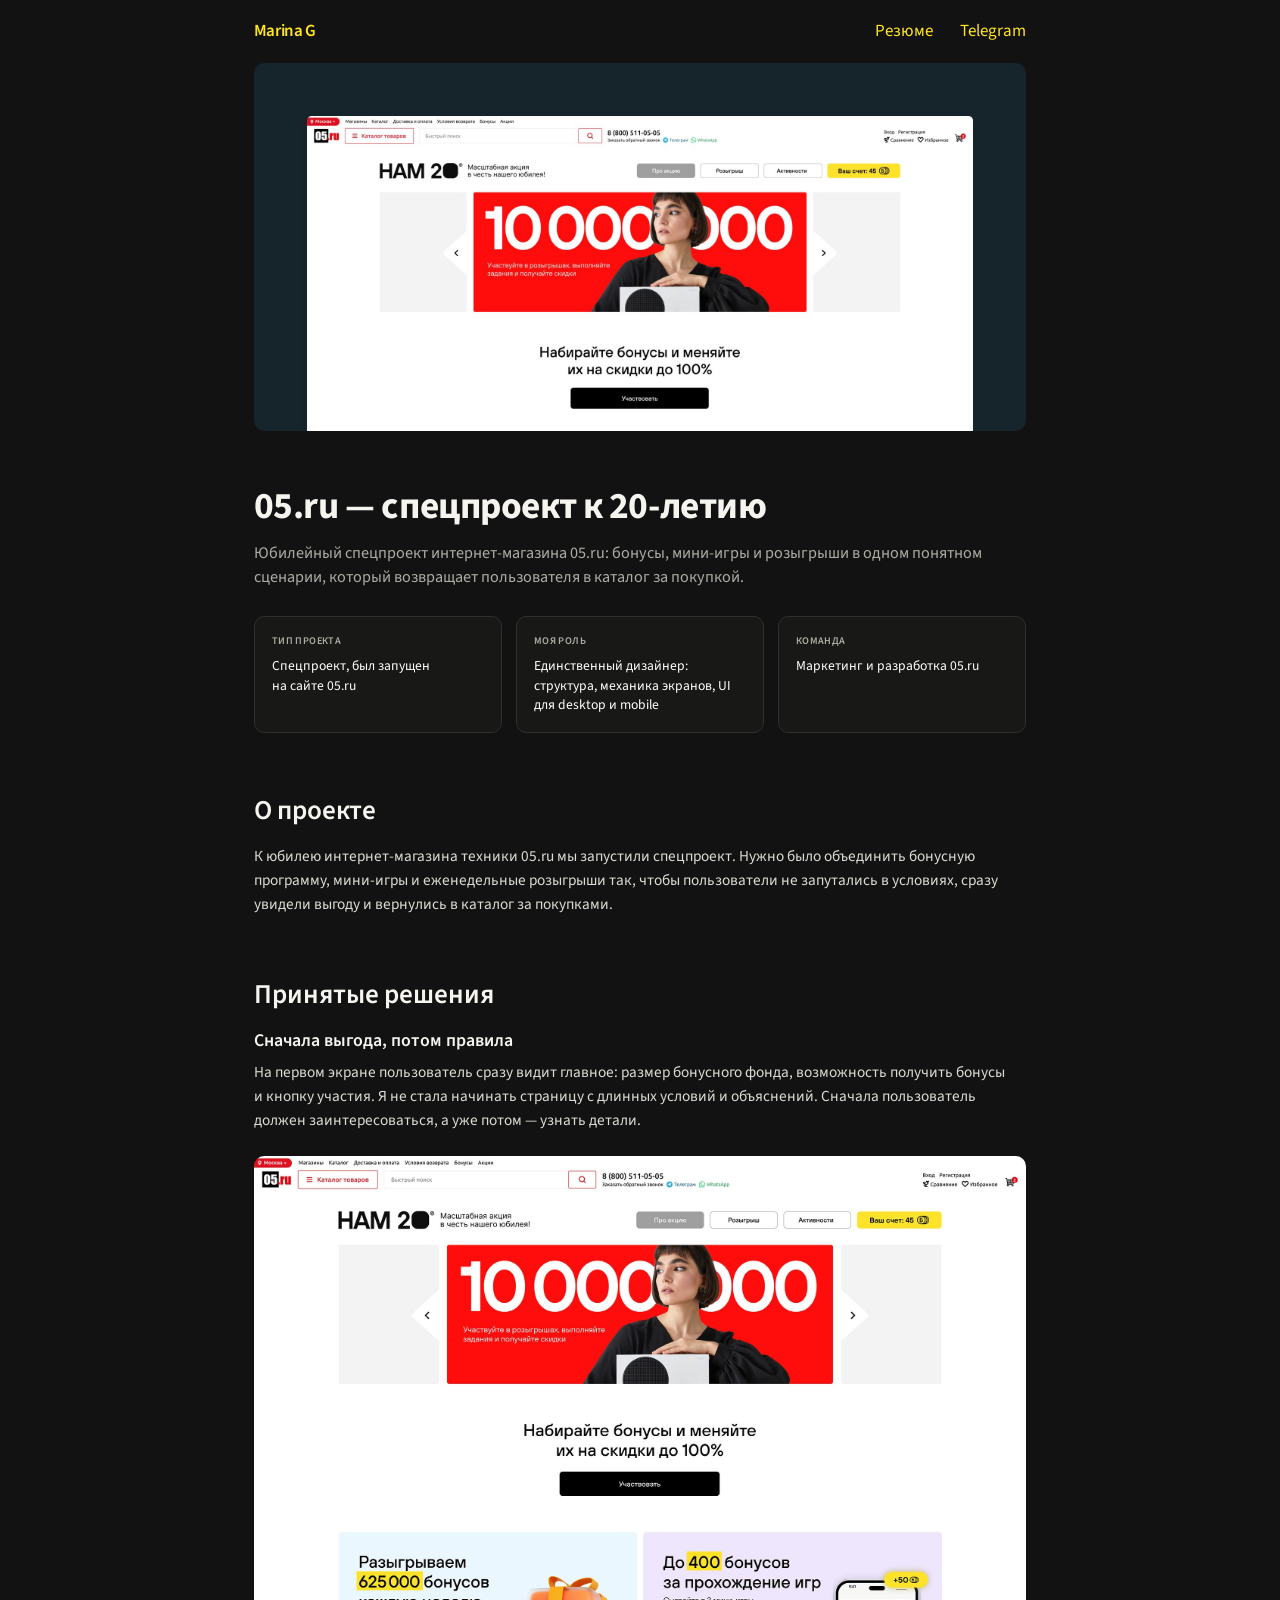
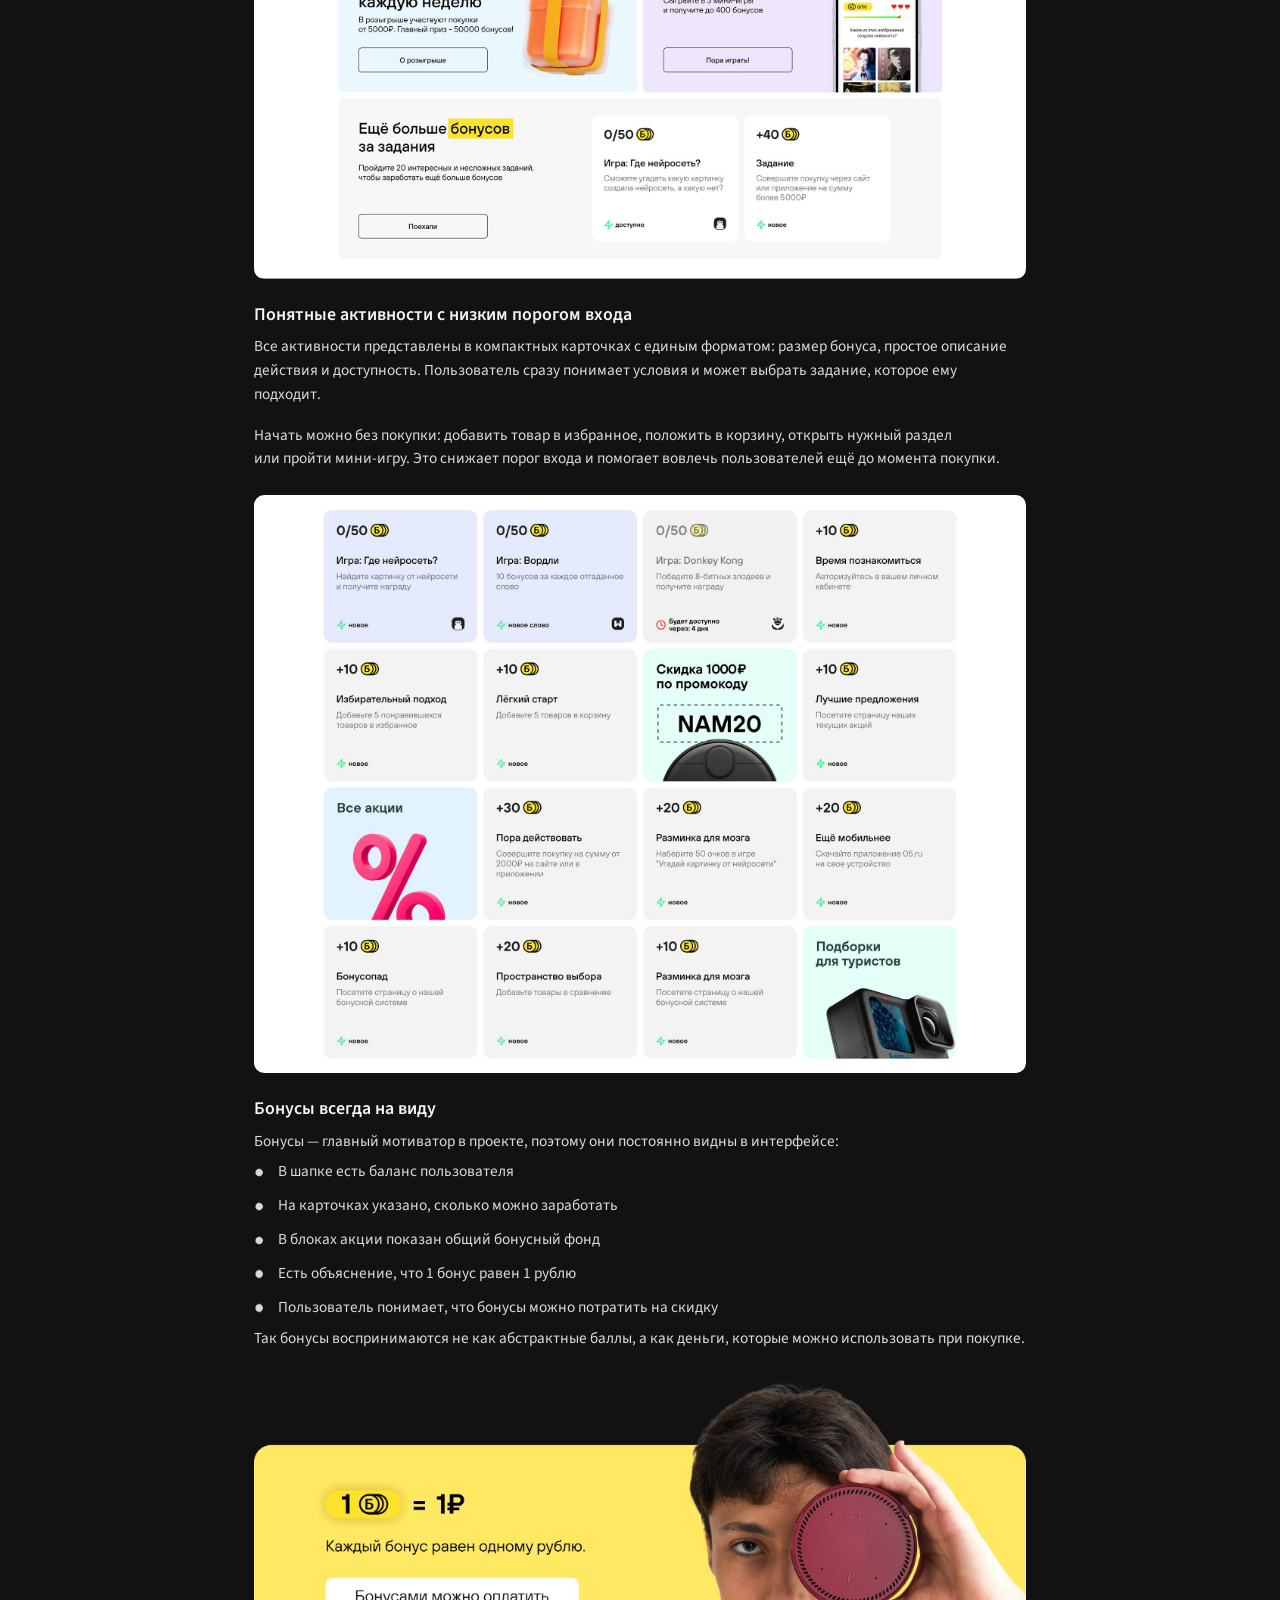
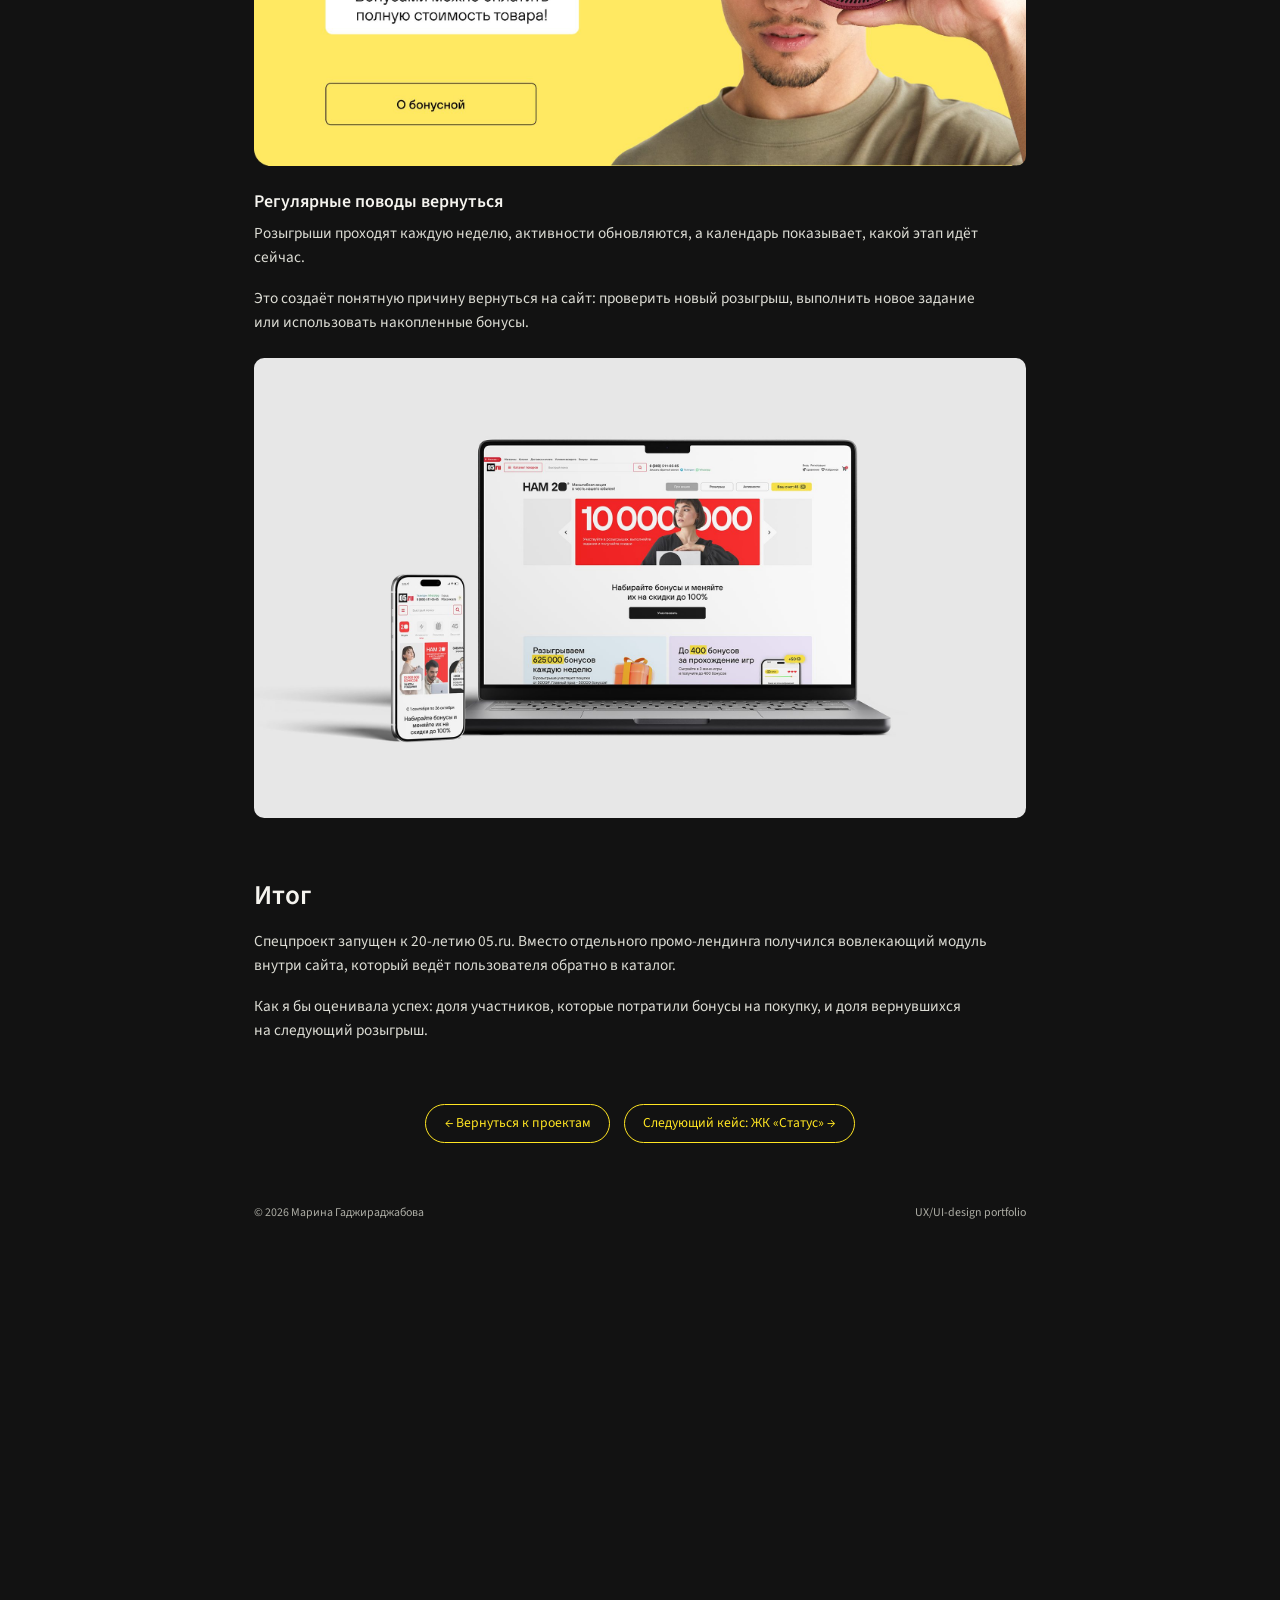
==== commit e037c49b: "Add files via upload Новая версия: ЖК Статус, мини‑концепты, новая сетка" ====
--- a/05ru.html
+++ b/05ru.html
@@ -3,11 +3,11 @@
 <head>
 <meta charset="utf-8">
 <meta name="viewport" content="width=device-width, initial-scale=1">
-<title>05.ru — спецпроект к 20 летию — кейс Марины Гаджираджабовой</title>
+<title>05.ru — спецпроект к 20‑летию — кейс Марины Гаджираджабовой</title>
 <meta name="description" content="Кейс UX/UI: юбилейный спецпроект интернет-магазина 05.ru — бонусы, мини-игры и розыгрыши в одном сценарии.">
 <link rel="canonical" href="https://hellomarina.ru/05ru.html">
 <meta property="og:type" content="website">
-<meta property="og:title" content="05.ru — спецпроект к 20 летию — кейс Марины Гаджираджабовой">
+<meta property="og:title" content="05.ru — спецпроект к 20‑летию — кейс Марины Гаджираджабовой">
 <meta property="og:description" content="Кейс UX/UI: юбилейный спецпроект интернет-магазина 05.ru — бонусы, мини-игры и розыгрыши в одном сценарии.">
 <meta property="og:url" content="https://hellomarina.ru/05ru.html">
 <meta property="og:image" content="https://hellomarina.ru/img/05ru-cover.jpg">
@@ -26,7 +26,7 @@
   <div class="container">
     <a class="logo" href="./" aria-label="Marina G — на главную">Marina G</a>
     <nav class="nav" aria-label="Основная навигация">
-      <a href="https://drive.google.com/file/d/1rK94kvwyVWbGRVxFBLspZo1uhtgLUTEd/view?usp=sharing" target="_blank" rel="noopener">Резюме</a>
+      <a href="https://drive.google.com/file/d/1amJtYeALXs5o37SQjydKWzFAjvZrSqd3/view?usp=sharing" target="_blank" rel="noopener">Резюме</a>
       <a href="https://t.me/marin_lrsn" target="_blank" rel="noopener">Telegram</a>
     </nav>
   </div>
@@ -35,17 +35,17 @@
 <main id="main" class="container">
   <div class="case-cover"><img src="img/05ru-cover.jpg" alt="Промостраница спецпроекта 05.ru «НАМ 20»" width="2040" height="972" fetchpriority="high"></div>
   <header class="case-head">
-    <h1 class="case-title">05.ru — спецпроект к 20 летию</h1>
+    <h1 class="case-title">05.ru — спецпроект к 20‑летию</h1>
     <p class="case-lead">Юбилейный спецпроект интернет‑магазина 05.ru: бонусы, мини‑игры и розыгрыши в одном понятном сценарии, который возвращает пользователя в каталог за покупкой.</p>
   </header>
-  <div class="summary"><div class="card"><p class="summary-label">Тип проекта</p><p class="summary-value">Реальный проект, был запущен на сайте 05.ru</p></div><div class="card"><p class="summary-label">Моя роль</p><p class="summary-value">Единственный дизайнер: структура, механика экранов, UI для desktop и mobile</p></div><div class="card"><p class="summary-label">Команда</p><p class="summary-value">Маркетинг и разработка 05.ru</p></div></div>
+  <div class="summary"><div class="card"><p class="summary-label">Тип проекта</p><p class="summary-value">Спецпроект, был запущен на сайте 05.ru</p></div><div class="card"><p class="summary-label">Моя роль</p><p class="summary-value">Единственный дизайнер: структура, механика экранов, UI для desktop и mobile</p></div><div class="card"><p class="summary-label">Команда</p><p class="summary-value">Маркетинг и разработка 05.ru</p></div></div>
   <section class="block"><h2 class="h2">О проекте</h2><div class="prose"><p>К юбилею интернет‑магазина техники 05.ru мы запустили спецпроект. Нужно было объединить бонусную программу, мини‑игры и еженедельные розыгрыши так, чтобы пользователи не запутались в условиях, сразу увидели выгоду и вернулись в каталог за покупками.</p></div></section><section class="block"><h2 class="h2">Принятые решения</h2><section class=""><h3 class="h3">Сначала выгода, потом правила</h3><div class="prose"><p>На первом экране пользователь сразу видит главное: размер бонусного фонда, возможность получить бонусы и кнопку участия. Я не стала начинать страницу с длинных условий и объяснений. Сначала пользователь должен заинтересоваться, а уже потом — узнать детали.</p></div></section><figure class="figure"><img src="img/05ru-desktop.jpg" alt="Первый экран спецпроекта 05.ru: бонусный фонд и кнопка участия" width="2040" height="1908" loading="lazy" decoding="async"></figure></section><section class="block-sm"><h3 class="h3">Понятные активности с низким порогом входа</h3><div class="prose"><p>Все активности представлены в компактных карточках с единым форматом: размер бонуса, простое описание действия и доступность. Пользователь сразу понимает условия и может выбрать задание, которое ему подходит.</p><p>Начать можно без покупки: добавить товар в избранное, положить в корзину, открыть нужный раздел или пройти мини‑игру. Это снижает порог входа и помогает вовлечь пользователей ещё до момента покупки.</p></div></section><figure class="figure"><img src="img/05ru-activities.jpg" alt="Сетка карточек с заданиями и размером бонуса" width="2040" height="1528" loading="lazy" decoding="async"></figure><section class="block-sm"><h3 class="h3">Бонусы всегда на виду</h3><div class="prose"><p>Бонусы — главный мотиватор в проекте, поэтому они постоянно видны в интерфейсе:</p></div><ul class="bullets"><li><img src="img/05ru-bonus-icon.png" alt="" width="15" height="15"><span>В шапке есть баланс пользователя</span></li><li><img src="img/05ru-bonus-icon.png" alt="" width="15" height="15"><span>На карточках указано, сколько можно заработать</span></li><li><img src="img/05ru-bonus-icon.png" alt="" width="15" height="15"><span>В блоках акции показан общий бонусный фонд</span></li><li><img src="img/05ru-bonus-icon.png" alt="" width="15" height="15"><span>Есть объяснение, что 1 бонус равен 1 рублю</span></li><li><img src="img/05ru-bonus-icon.png" alt="" width="15" height="15"><span>Пользователь понимает, что бонусы можно потратить на скидку</span></li></ul><div class="prose"><p>Так бонусы воспринимаются не как абстрактные баллы, а как деньги, которые можно использовать при покупке.</p></div></section><figure class="figure"><img src="img/05ru-banner.jpg" alt="Баннер «1 бонус = 1 ₽»: бонусами можно оплатить полную стоимость товара" width="2040" height="1034" loading="lazy" decoding="async"></figure><section class="block-sm"><h3 class="h3">Регулярные поводы вернуться</h3><div class="prose"><p>Розыгрыши проходят каждую неделю, активности обновляются, а календарь показывает, какой этап идёт сейчас.</p><p>Это создаёт понятную причину вернуться на сайт: проверить новый розыгрыш, выполнить новое задание или использовать накопленные бонусы.</p></div></section><figure class="figure"><img src="img/05ru-mockup.jpg" alt="Спецпроект 05.ru на ноутбуке и смартфоне" width="2040" height="1214" loading="lazy" decoding="async"></figure><section class="block"><h2 class="h2">Итог</h2><div class="prose"><p>Спецпроект запущен к 20‑летию 05.ru. Вместо отдельного промо‑лендинга получился вовлекающий модуль внутри сайта, который ведёт пользователя обратно в каталог.</p><p>Как я бы оценивала успех: доля участников, которые потратили бонусы на покупку, и доля вернувшихся на следующий розыгрыш.</p></div></section>
 </main>
 <footer class="case-footer">
   <div class="container">
     <nav class="case-nav" aria-label="Навигация по кейсам">
       <a class="btn" href="./#projects">← Вернуться к проектам</a>
-      <a class="btn" href="mumi.html">Следующий кейс: Mumi →</a>
+      <a class="btn" href="status.html">Следующий кейс: ЖК «Статус» →</a>
     </nav>
   <div class="legal"><span>© 2026 Марина Гаджираджабова</span><span>UX/UI‑design portfolio</span></div>
   </div>
--- a/css/style.css
+++ b/css/style.css
@@ -12,6 +12,7 @@
   --radius: 12px;
   --content: 1020px;
   --gutter: 90px;
+  --grid: 71%; /* как в макете 1440: 1020 из 1440 */
   --font: "Source Sans 3", system-ui, -apple-system, "Segoe UI", Roboto, sans-serif;
   --display: "Anton", Impact, "Arial Narrow", sans-serif;
 }
@@ -35,9 +36,10 @@
 
 .container {
   width: 100%;
-  max-width: calc(var(--content) + var(--gutter) * 2);
+  /* одна сетка на всём сайте: ширина = ширина MARINA G ’26 в первом экране */
+  width: min(var(--content), var(--grid));
   margin: 0 auto;
-  padding: 0 var(--gutter);
+  padding: 0;
 }
 
 .skip-link {
@@ -68,52 +70,60 @@
 .hero { container-type: inline-size; overflow-x: clip; }
 .hero-name span, .m-name span { white-space: nowrap; }
 .hero-canvas {
+  /* композиция масштабируется целиком по ширине контента: MARINA G ’26 занимает
+     ровно ту же ширину, что шапка и проекты. Координаты — из макета 1020×690 */
+  --u: calc(100cqw / 1020);
+  container-type: inline-size;
   position: relative;
-  height: calc(600 / 1020 * 100cqw);
+  width: 100%;
+  aspect-ratio: 1020 / 690;
   color: #ffe318;
 }
 .hero-canvas > * { position: absolute; margin: 0; }
 .hero-role {
   left: 0; right: 0; top: 0; text-align: center;
-  font-weight: 700; font-size: calc(21.67 / 1020 * 100cqw); line-height: 1.22;
-  letter-spacing: 0;
+  font-weight: 600; font-size: calc(22 * var(--u)); line-height: calc(28 * var(--u));
 }
 .hero-name {
-  left: 0; right: 0; top: calc(51 / 1020 * 100cqw);
-  display: flex; justify-content: space-between;
+  left: 0; right: 0; top: calc(52 * var(--u)); height: calc(298 * var(--u));
   font-family: var(--display); font-weight: 400; color: var(--yellow);
-  font-size: calc(276 / 1020 * 100cqw); line-height: 1.08;
-  letter-spacing: calc(-6.9 / 1020 * 100cqw);
+  font-size: calc(276 * var(--u)); line-height: calc(298 * var(--u));
+  letter-spacing: calc(-6.9 * var(--u));
+}
+.hero-name span { position: absolute; top: 0; left: 0; }
+.hero-name span:nth-child(2) { left: calc(843 * var(--u)); }
+.hero-year {
+  left: calc(979 * var(--u)); top: calc(288 * var(--u));
+  font-family: var(--display); font-size: calc(32 * var(--u)); line-height: 1; color: var(--yellow);
 }
 .hero-photo {
-  left: calc(262 / 1020 * 100%); top: calc(229 / 1020 * 100cqw);
-  width: calc(278 / 1020 * 100%);
-  border-radius: calc(9.7 / 1020 * 100cqw);
-  aspect-ratio: 278 / 311; object-fit: cover;
+  left: calc(237 * var(--u)); top: calc(232 * var(--u));
+  width: calc(243 * var(--u)); height: calc(277 * var(--u));
+  border-radius: calc(12 * var(--u)); object-fit: cover;
 }
 .hero-label, .hero-list {
-  font-weight: 700; font-size: calc(12 / 1020 * 100cqw); line-height: 1.22;
-  text-transform: uppercase;
-}
-.hero-tools-label { left: calc(74 / 1020 * 100%); top: calc(402 / 1020 * 100cqw); }
-.hero-tools { left: calc(149 / 1020 * 100%); top: calc(402 / 1020 * 100cqw); }
-.hero-skills-label { left: calc(594 / 1020 * 100%); top: calc(404 / 1020 * 100cqw); }
-.hero-skills { left: calc(594 / 1020 * 100%); top: calc(534 / 1020 * 100cqw); }
+  font-weight: 600; font-size: calc(11.4 * var(--u)); line-height: calc(15 * var(--u));
+  text-transform: uppercase; white-space: nowrap;
+}
+.hero-tools-label { left: 0; top: calc(438 * var(--u)); }
+.hero-tools { left: calc(105 * var(--u)); top: calc(438 * var(--u)); }
+.hero-skills-label { left: calc(520 * var(--u)); top: calc(438 * var(--u)); }
+.hero-skills { left: calc(521 * var(--u)); top: calc(576 * var(--u)); }
 .hero-verbs {
-  font-weight: 700; font-size: calc(20 / 1020 * 100cqw); line-height: 1.22; text-transform: uppercase;
-  left: calc(818 / 1020 * 100%); top: calc(429 / 1020 * 100cqw); width: calc(202 / 1020 * 100%);
-}
-.hero-verbs span { display: block; }
-.hero-verbs span:nth-child(1) { margin-left: 0; }
-.hero-verbs span:nth-child(2) { margin-left: calc(32 / 1020 * 100cqw); }
-.hero-verbs span:nth-child(3) { margin-left: calc(72 / 1020 * 100cqw); }
-.hero-verbs span:nth-child(4) { margin-left: calc(40 / 1020 * 100cqw); }
-.hero-verbs span:nth-child(5) { margin-left: calc(9 / 1020 * 100cqw); }
+  left: 0; top: 0; width: 100%; height: 100%; pointer-events: none;
+  font-weight: 700; font-size: calc(24 * var(--u)); line-height: 1; text-transform: uppercase;
+}
+.hero-verbs span { position: absolute; white-space: nowrap; }
+.hero-verbs span:nth-child(1) { left: calc(743 * var(--u)); top: calc(436 * var(--u)); }
+.hero-verbs span:nth-child(2) { left: calc(781 * var(--u)); top: calc(460 * var(--u)); }
+.hero-verbs span:nth-child(3) { left: calc(846 * var(--u)); top: calc(484 * var(--u)); }
+.hero-verbs span:nth-child(4) { left: calc(809 * var(--u)); top: calc(509 * var(--u)); }
+.hero-verbs span:nth-child(5) { left: calc(760 * var(--u)); top: calc(533 * var(--u)); }
 .hero-mobile { display: none; }
 
 /* ---------- Sections ---------- */
 .section { padding-top: 96px; }
-.section:first-of-type { padding-top: 64px; }
+.section:first-of-type { padding-top: 48px; }
 .section-title {
   color: #fff; font-size: 22px; font-weight: 600; line-height: 1.2; letter-spacing: -0.3px;
   padding-bottom: 24px; border-bottom: 1px solid var(--line);
@@ -135,6 +145,33 @@
 .project:hover .project-title { text-decoration: underline; text-underline-offset: 6px; text-decoration-thickness: 1.5px; }
 .project-tags { color: var(--muted); font-size: 15px; line-height: 1.45; margin-top: 8px; }
 .project-summary { color: #fff; font-size: 17px; line-height: 25px; }
+
+/* ---------- Мини-концепты: горизонтальная карусель ---------- */
+.section-head {
+  display: flex; align-items: center; justify-content: space-between; gap: 16px;
+  padding-bottom: 24px; border-bottom: 1px solid var(--line);
+}
+.section-head .section-title { padding-bottom: 0; border-bottom: 0; }
+.carousel-nav { display: flex; gap: 12px; }
+.carousel-btn {
+  width: 44px; height: 44px; border-radius: 999px; padding: 0;
+  border: 1.5px solid var(--yellow); background: transparent; color: var(--yellow);
+  font: 20px/1 var(--font); cursor: pointer;
+  display: inline-flex; align-items: center; justify-content: center;
+  transition: background-color .2s ease, color .2s ease, opacity .2s ease;
+}
+.carousel-btn:hover:not(:disabled) { background: var(--yellow); color: #121212; }
+.carousel-btn:disabled { opacity: .35; cursor: default; }
+.concepts-track {
+  display: flex; gap: 20px; margin-top: 28px;
+  overflow-x: auto; scroll-snap-type: x mandatory; scroll-behavior: smooth;
+  overscroll-behavior-x: contain; -webkit-overflow-scrolling: touch;
+  scrollbar-width: none;
+}
+.concepts-track::-webkit-scrollbar { display: none; }
+.concept { flex: 0 0 600px; max-width: 85%; margin: 0; scroll-snap-align: start; }
+.concept img { width: 100%; aspect-ratio: 2040 / 1109; object-fit: cover; border-radius: 8px; background: #1c1c1a; }
+.concept-title { color: #fff; font-size: 18px; font-weight: 600; line-height: 26px; margin-top: 14px; }
 
 /* ---------- About ---------- */
 .about-text { margin-top: 24px; display: grid; gap: 16px; }
@@ -211,7 +248,7 @@
 .story .card-text { margin-top: 0; }
 
 .metrics { display: grid; grid-template-columns: 1fr 1fr; gap: 16px 20px; margin-top: 20px; }
-.metric { display: grid; grid-template-columns: 104px 1fr; gap: 20px; align-items: center; padding: 20px 22px; }
+.metric { display: grid; grid-template-columns: minmax(104px, max-content) 1fr; gap: 20px; align-items: center; padding: 20px 22px; }
 .metric-name { color: var(--yellow); font-weight: 700; font-size: 15px; line-height: 21px; }
 .metric-text { color: var(--card-text); font-size: 15px; line-height: 21px; }
 
@@ -230,10 +267,13 @@
   :root { --gutter: 48px; }
   .project-details { grid-template-columns: 1fr 1fr; }
 }
+@media (max-width: 900px) {
+  :root { --grid: 84%; }
+}
 
 /* ---------- Mobile (макет 390) ---------- */
 @media (max-width: 720px) {
-  :root { --gutter: 20px; }
+  :root { --gutter: 20px; --grid: calc(100% - 40px); --radius: 8px; }
   body { font-size: 17px; }
   .site-header .container { padding-top: 16px; padding-bottom: 16px; }
   .logo { font-size: 18px; line-height: 26px; letter-spacing: -0.3px; }
@@ -241,19 +281,27 @@
   .nav a { font-size: 18px; line-height: 26px; padding: 9px 0; }
 
   .hero-canvas { display: none; }
-  .hero-mobile { display: block; padding-top: 16px; }
-  .m-name-photo { position: relative; height: calc(245 / 350 * 100cqw); }
+  .hero-mobile { display: block; padding-top: 8px; }
+  /* координаты — из мобильного макета, ширина контента 350 */
+  .m-canvas { --m: calc(100cqw / 350); position: relative; height: calc(297 * var(--m)); color: var(--yellow); }
+  .m-canvas > * { position: absolute; margin: 0; }
+  .m-role {
+    left: 0; right: 0; top: calc(8 * var(--m)); text-align: center;
+    font-weight: 600; font-size: calc(16 * var(--m)); line-height: calc(20 * var(--m)); color: #ffe318;
+  }
   .m-name {
-    display: flex; justify-content: space-between;
-    font-family: var(--display); color: var(--yellow);
-    font-size: calc(100 / 350 * 100cqw); line-height: 1.08; letter-spacing: calc(-2.5 / 350 * 100cqw);
+    left: 0; right: 0; top: calc(52 * var(--m)); height: calc(100 * var(--m));
+    font-family: var(--display); font-size: calc(92 * var(--m)); line-height: calc(100 * var(--m));
+    letter-spacing: calc(-2.5 * var(--m));
   }
+  .m-name span { position: absolute; top: 0; left: 0; }
+  .m-name span:nth-child(2) { left: calc(280 * var(--m)); }
+  .m-year { left: calc(327 * var(--m)); top: calc(128 * var(--m)); font-family: var(--display); font-size: calc(15 * var(--m)); line-height: 1; }
   .m-photo {
-    position: absolute; left: calc(77 / 350 * 100%); top: calc(66 / 350 * 100cqw);
-    width: calc(160 / 350 * 100%); aspect-ratio: 160 / 179; object-fit: cover; border-radius: 8px;
+    left: calc(79 * var(--m)); top: calc(111 * var(--m));
+    width: calc(164 * var(--m)); height: calc(186 * var(--m)); object-fit: cover; border-radius: 8px;
   }
-  .m-role { color: #fff; font-size: 28px; font-weight: 600; line-height: 34px; margin-top: 24px; }
-  .m-lead { color: #fff; font-size: 17px; line-height: 26px; margin-top: 8px; }
+  .m-lead { color: #fff; font-size: 17px; line-height: 26px; margin-top: 24px; }
 
   .section { padding-top: 64px; }
   .section:first-of-type { padding-top: 56px; }
@@ -263,6 +311,15 @@
   .project-title { font-size: 26px; line-height: 32px; }
   .project-tags { font-size: 14px; line-height: 20px; margin-top: 6px; }
   .project-summary { font-size: 16px; line-height: 24px; }
+
+  .section-head { padding-bottom: 20px; }
+  .carousel-nav { display: none; }
+  .concepts-track {
+    gap: 12px; margin: 24px calc(-1 * var(--gutter)) 0;
+    padding: 0 var(--gutter); scroll-padding-left: var(--gutter);
+  }
+  .concept { flex-basis: 300px; max-width: 82%; }
+  .concept-title { font-size: 16px; line-height: 22px; margin-top: 10px; }
 
   .about-text { margin-top: 20px; gap: 16px; }
   .about-text p { font-size: 17px; line-height: 26px; }
@@ -300,7 +357,7 @@
   .scroll-x img { cursor: zoom-in; }
   .card-title { font-size: 18px; line-height: 26px; }
   .card-text { font-size: 15px; line-height: 22px; }
-  .metric { grid-template-columns: 88px 1fr; gap: 14px; padding: 16px; }
+  .metric { grid-template-columns: minmax(88px, max-content) 1fr; gap: 14px; padding: 16px; }
   .metric-name, .metric-text { font-size: 14px; line-height: 20px; }
   .figure { margin-top: 24px; }
   .scroll-x img { width: 700px; max-width: none; }
@@ -344,8 +401,11 @@
 .hero-verbs span:nth-child(3) { animation-delay: .74s; }
 .hero-verbs span:nth-child(4) { animation-delay: .81s; }
 .hero-verbs span:nth-child(5) { animation-delay: .88s; }
-.m-role { animation: rise .6s var(--ease) .5s both; }
+.m-role { animation: rise .6s var(--ease) .05s both; }
+.hero-year, .m-year { animation: rise .6s var(--ease) .3s both; }
 .m-lead { animation: rise .6s var(--ease) .6s both; }
+/* «Проекты» появляется последним, после глаголов */
+#projects-title { animation: rise .6s var(--ease) 1s both; }
 
 /* Кейс: обложка, заголовок и карточки-сводки */
 .case-cover { animation: rise .8s var(--ease) .05s both; }
@@ -403,3 +463,13 @@
   .lb-img { max-width: 100vw; border-radius: 0; }
   .lb.lb-full { padding: 12px; }
 }
+
+/* ================= Масштаб десктопа: весь сайт на 15% компактнее макета 1200 =================
+   Мобилка (до 720 px) без изменений. Сетка = ширина MARINA G ’26: 867 px на широком экране. */
+@media (min-width: 721px) {
+  html { zoom: 0.85; }
+  :root { --grid: 60.35%; }
+}
+@media (min-width: 721px) and (max-width: 900px) {
+  :root { --grid: 71.4%; }
+}
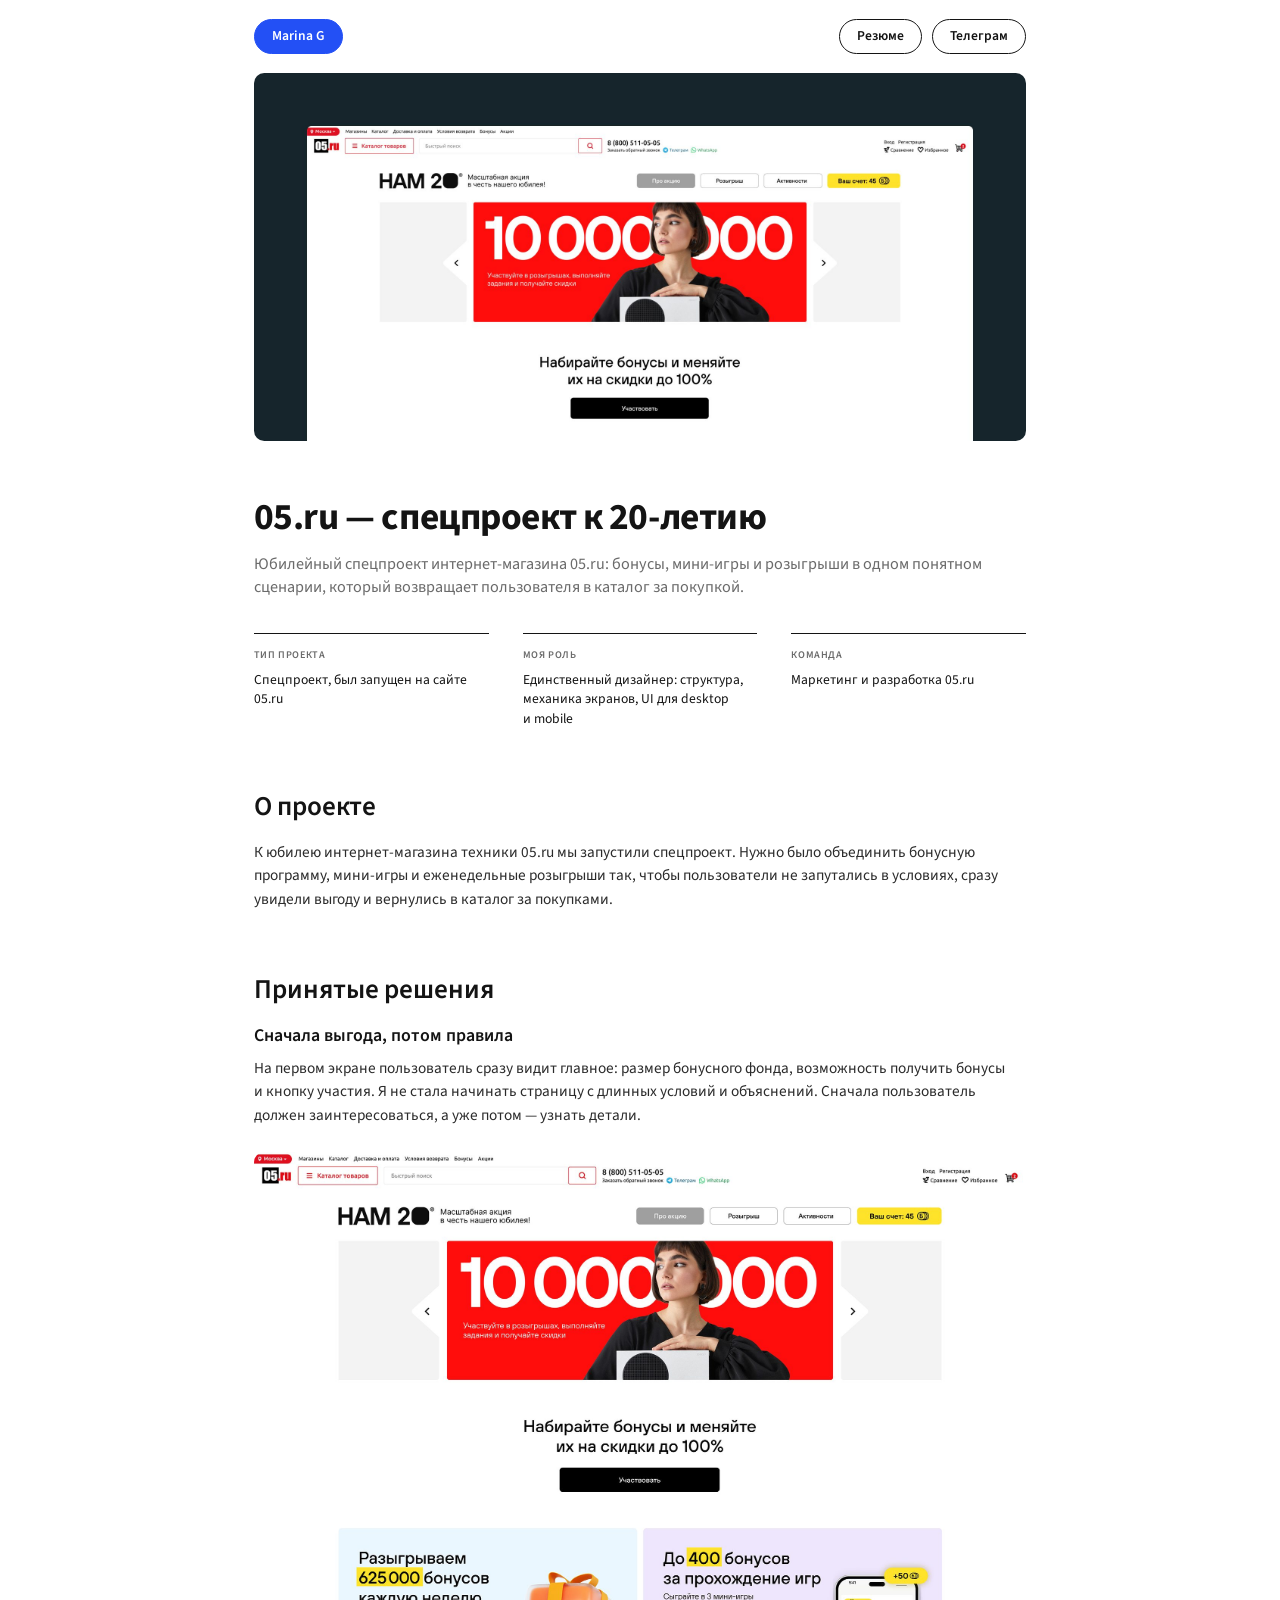
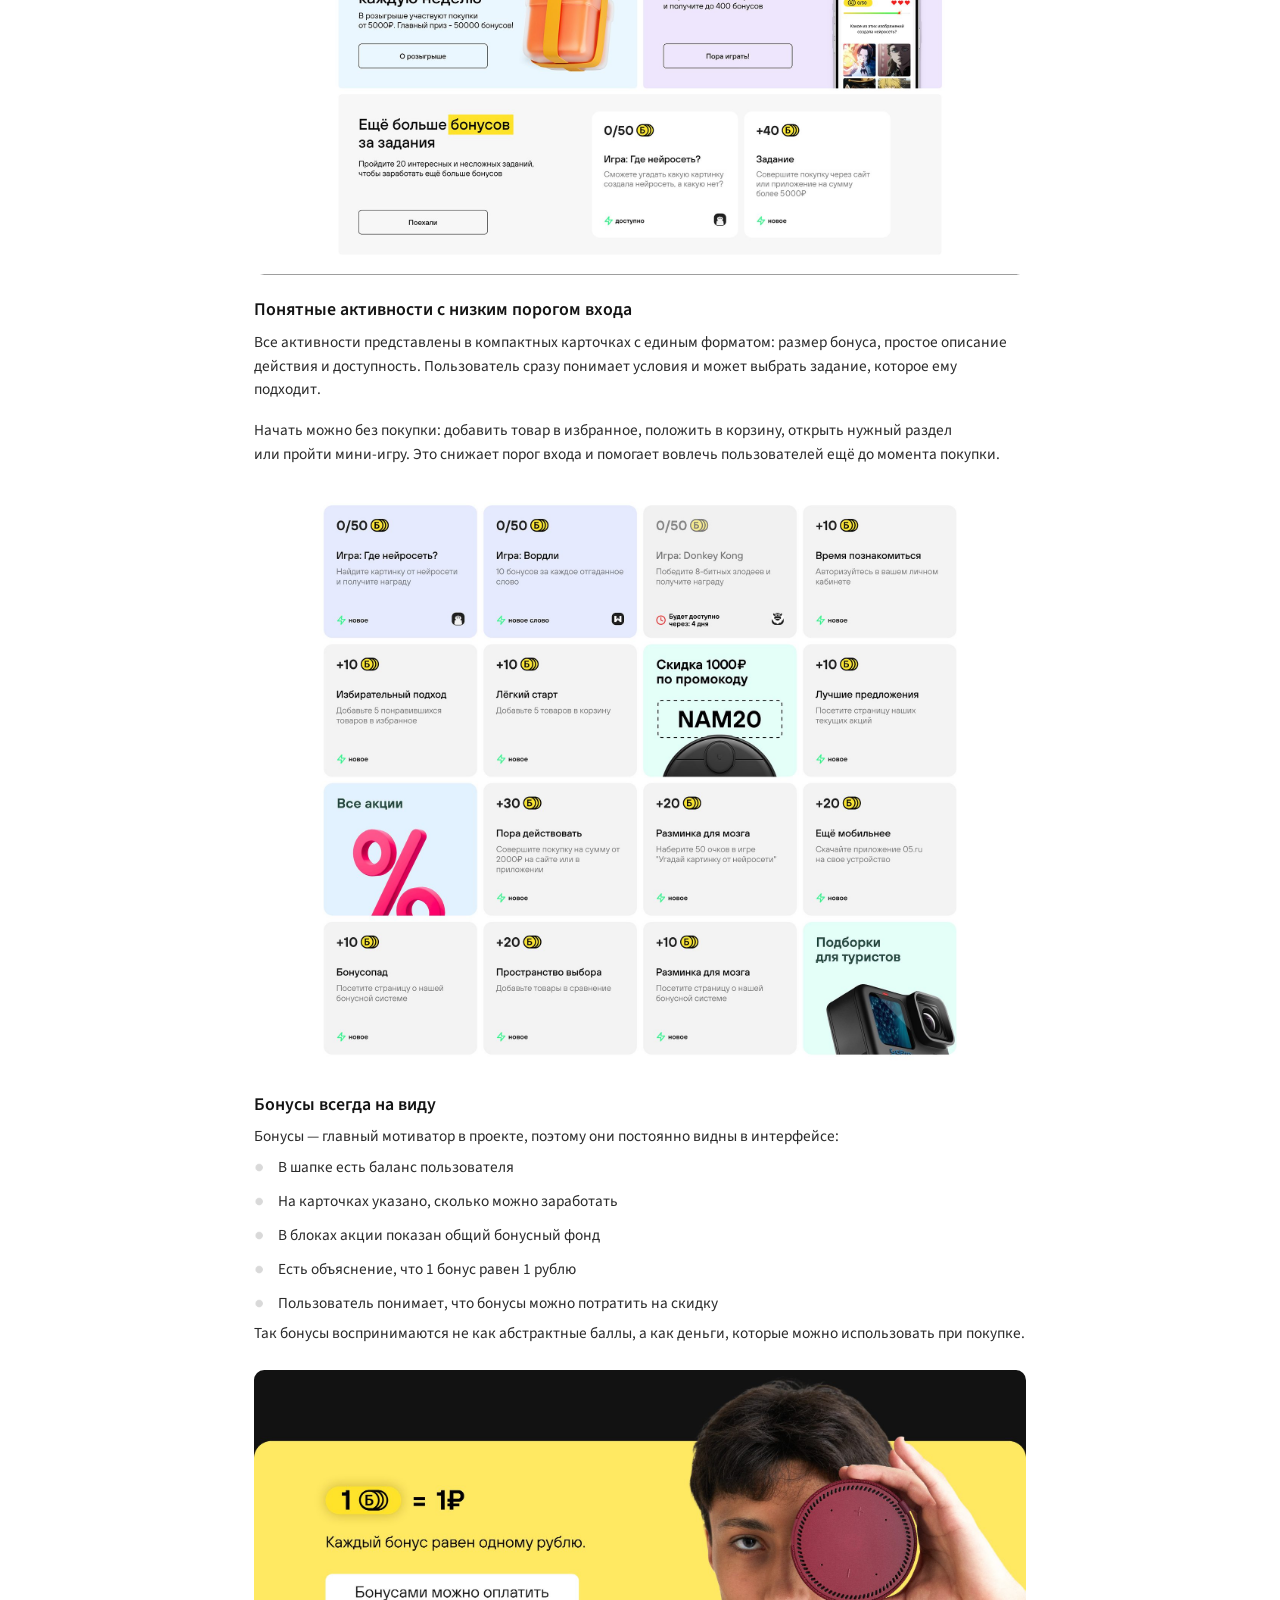
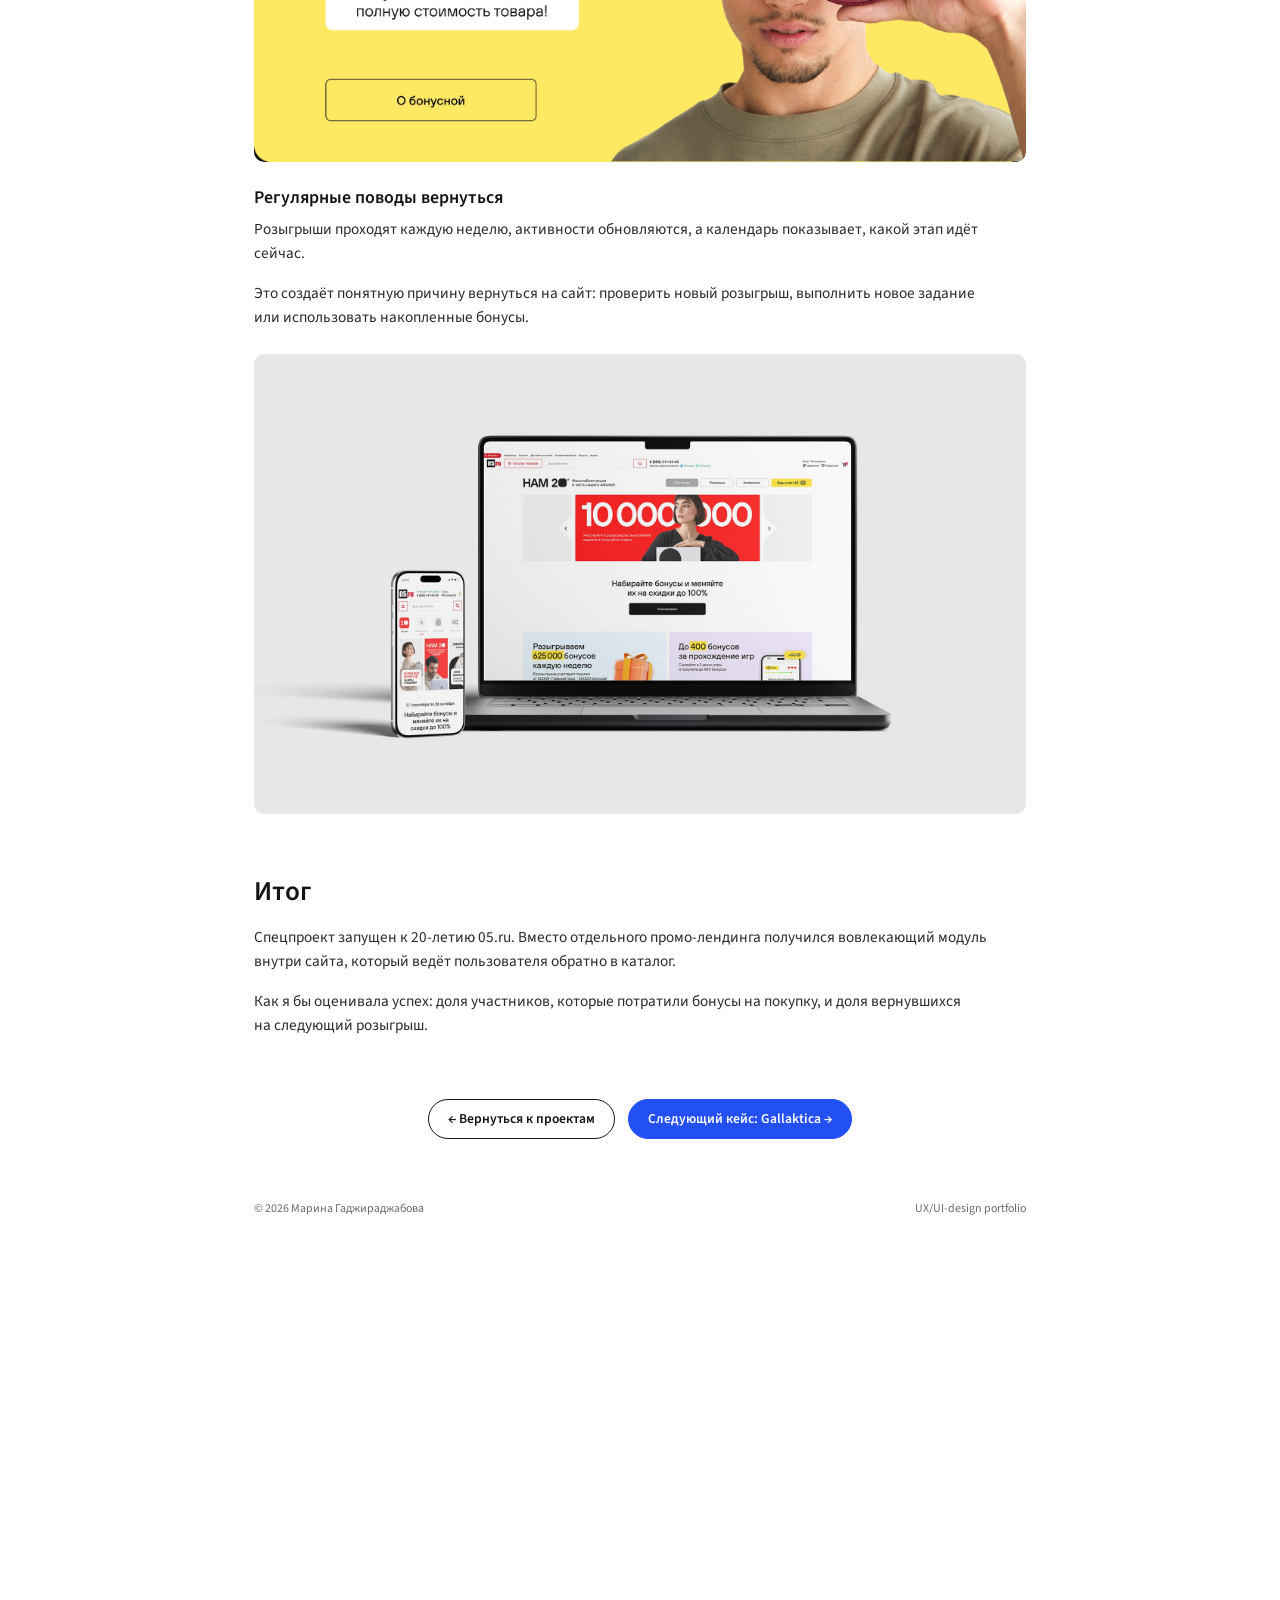
==== commit ae6a6ffa: "Add files via upload Белая версия" ====
--- a/05ru.html
+++ b/05ru.html
@@ -11,7 +11,7 @@
 <meta property="og:description" content="Кейс UX/UI: юбилейный спецпроект интернет-магазина 05.ru — бонусы, мини-игры и розыгрыши в одном сценарии.">
 <meta property="og:url" content="https://hellomarina.ru/05ru.html">
 <meta property="og:image" content="https://hellomarina.ru/img/05ru-cover.jpg">
-<meta name="theme-color" content="#121212">
+<meta name="theme-color" content="#ffffff">
 <link rel="icon" href="favicon.svg" type="image/svg+xml">
 <link rel="preconnect" href="https://fonts.googleapis.com">
 <link rel="preconnect" href="https://fonts.gstatic.com" crossorigin>
@@ -27,7 +27,7 @@
     <a class="logo" href="./" aria-label="Marina G — на главную">Marina G</a>
     <nav class="nav" aria-label="Основная навигация">
       <a href="https://drive.google.com/file/d/1amJtYeALXs5o37SQjydKWzFAjvZrSqd3/view?usp=sharing" target="_blank" rel="noopener">Резюме</a>
-      <a href="https://t.me/marin_lrsn" target="_blank" rel="noopener">Telegram</a>
+      <a class="nav-primary" href="https://t.me/marin_lrsn" target="_blank" rel="noopener">Телеграм</a>
     </nav>
   </div>
 </header>
@@ -45,7 +45,7 @@
   <div class="container">
     <nav class="case-nav" aria-label="Навигация по кейсам">
       <a class="btn" href="./#projects">← Вернуться к проектам</a>
-      <a class="btn" href="status.html">Следующий кейс: ЖК «Статус» →</a>
+      <a class="btn btn-primary" href="gallaktica.html">Следующий кейс: Gallaktica →</a>
     </nav>
   <div class="legal"><span>© 2026 Марина Гаджираджабова</span><span>UX/UI‑design portfolio</span></div>
   </div>
--- a/css/style.css
+++ b/css/style.css
@@ -1,14 +1,16 @@
 /* hellomarina.ru — портфолио Марины Гаджираджабовой
    Токены взяты из макета Figma «Портфолио v2» */
 :root {
-  --bg: #121212;
-  --yellow: #ffe522;
-  --heading: #f5f4ef;
-  --body: #dcdcd4;
-  --muted: #adada5;
-  --card-text: #c9c9c1;
-  --line: #30302d;
-  --card: #181816;
+  --bg: #ffffff;
+  --accent: #2350f5;
+  --ink: #141414;
+  --heading: #141414;
+  --body: #2b2b2b;
+  --muted: #6b6b6b;
+  --card-text: #2b2b2b;
+  --line: #e6e6e6;
+  --card: #ffffff;
+  --placeholder: #f2f2f2;
   --radius: 12px;
   --content: 1020px;
   --gutter: 90px;
@@ -44,11 +46,11 @@
 
 .skip-link {
   position: absolute; left: -9999px; top: 8px;
-  background: var(--yellow); color: #121212; padding: 8px 16px; border-radius: 999px; z-index: 10;
+  background: var(--accent); color: #fff; padding: 8px 16px; border-radius: 999px; z-index: 10;
 }
 .skip-link:focus { left: 16px; }
 
-:focus-visible { outline: 2px solid var(--yellow); outline-offset: 3px; border-radius: 4px; }
+:focus-visible { outline: 2px solid var(--accent); outline-offset: 3px; border-radius: 4px; }
 
 /* ---------- Header ---------- */
 .site-header .container {
@@ -56,15 +58,22 @@
   padding-top: 22px; padding-bottom: 22px;
 }
 .logo {
-  color: var(--yellow); text-decoration: none;
-  font-size: 20px; font-weight: 600; letter-spacing: -0.4px; line-height: 30px;
-}
-.nav { display: flex; gap: 32px; }
+  display: inline-flex; align-items: center; min-height: 42px; padding: 0 20px;
+  border: 1.5px solid var(--accent); border-radius: 999px;
+  background: var(--accent); color: #fff; text-decoration: none;
+  font-size: 16px; font-weight: 600; line-height: 24px;
+  transition: background-color .2s ease, border-color .2s ease;
+}
+.logo:hover { background: #1a3fd1; border-color: #1a3fd1; }
+.nav { display: flex; gap: 12px; }
 .nav a {
-  color: var(--yellow); text-decoration: none;
-  font-size: 20px; line-height: 30px;
-}
-.nav a:hover, .logo:hover { text-decoration: underline; text-underline-offset: 6px; text-decoration-thickness: 1.5px; }
+  display: inline-flex; align-items: center; min-height: 42px; padding: 0 20px;
+  border: 1.5px solid var(--ink); border-radius: 999px;
+  color: var(--ink); text-decoration: none;
+  font-size: 16px; font-weight: 600; line-height: 24px;
+  transition: background-color .2s ease, color .2s ease, border-color .2s ease;
+}
+.nav a:hover { background: var(--ink); color: #fff; }
 
 /* ---------- Hero (desktop: пропорции макета через container query units) ---------- */
 .hero { container-type: inline-size; overflow-x: clip; }
@@ -77,16 +86,20 @@
   position: relative;
   width: 100%;
   aspect-ratio: 1020 / 690;
-  color: #ffe318;
+  color: var(--ink);
 }
 .hero-canvas > * { position: absolute; margin: 0; }
 .hero-role {
   left: 0; right: 0; top: 0; text-align: center;
   font-weight: 600; font-size: calc(22 * var(--u)); line-height: calc(28 * var(--u));
 }
+.hero-role span, .m-role span {
+  display: inline-block; background: var(--accent); color: #fff; border-radius: 999px;
+}
+.hero-role span { padding: calc(5 * var(--u)) calc(16 * var(--u)); }
 .hero-name {
   left: 0; right: 0; top: calc(52 * var(--u)); height: calc(298 * var(--u));
-  font-family: var(--display); font-weight: 400; color: var(--yellow);
+  font-family: var(--display); font-weight: 400; color: var(--ink);
   font-size: calc(276 * var(--u)); line-height: calc(298 * var(--u));
   letter-spacing: calc(-6.9 * var(--u));
 }
@@ -94,13 +107,15 @@
 .hero-name span:nth-child(2) { left: calc(843 * var(--u)); }
 .hero-year {
   left: calc(979 * var(--u)); top: calc(288 * var(--u));
-  font-family: var(--display); font-size: calc(32 * var(--u)); line-height: 1; color: var(--yellow);
+  font-family: var(--display); font-size: calc(32 * var(--u)); line-height: 1; color: var(--ink);
 }
 .hero-photo {
   left: calc(237 * var(--u)); top: calc(232 * var(--u));
   width: calc(243 * var(--u)); height: calc(277 * var(--u));
   border-radius: calc(12 * var(--u)); object-fit: cover;
-}
+  box-shadow: 0 calc(12 * var(--u)) calc(30 * var(--u)) rgba(20, 20, 20, .18);
+}
+.hero-tools-label, .hero-skills-label { color: var(--muted); }
 .hero-label, .hero-list {
   font-weight: 600; font-size: calc(11.4 * var(--u)); line-height: calc(15 * var(--u));
   text-transform: uppercase; white-space: nowrap;
@@ -121,11 +136,17 @@
 .hero-verbs span:nth-child(5) { left: calc(760 * var(--u)); top: calc(533 * var(--u)); }
 .hero-mobile { display: none; }
 
+/* ---------- Первый экран главной: фото и MARINA G по центру ---------- */
+.poster { display: flex; flex-direction: column; align-items: center; text-align: center; padding-top: 102px; padding-bottom: 50px; }
+.poster-photo { position: relative; z-index: 0; width: 200px; height: 200px; object-fit: cover; object-position: 50% 0%; animation: pop .9s var(--ease) .1s both; }
+.poster-name { position: relative; z-index: 1; margin-top: -44px; font-family: var(--display); font-weight: 400; font-size: 156px; line-height: 1; letter-spacing: 0; color: var(--accent); white-space: nowrap; animation: rise-big .9s var(--ease) .25s both; }
+.poster-lead { margin-top: 24px; color: var(--ink); font-size: 13px; font-weight: 600; line-height: 18px; text-transform: uppercase; animation: rise .6s var(--ease) .5s both; }
+
 /* ---------- Sections ---------- */
 .section { padding-top: 96px; }
 .section:first-of-type { padding-top: 48px; }
 .section-title {
-  color: #fff; font-size: 22px; font-weight: 600; line-height: 1.2; letter-spacing: -0.3px;
+  color: var(--heading); font-size: 22px; font-weight: 600; line-height: 1.2; letter-spacing: -0.3px;
   padding-bottom: 24px; border-bottom: 1px solid var(--line);
 }
 
@@ -133,7 +154,7 @@
 .projects { display: grid; gap: 56px; margin-top: 28px; }
 .project { display: block; text-decoration: none; color: inherit; }
 .project-cover {
-  border-radius: var(--radius); overflow: hidden; background: #1c1c1a;
+  border-radius: var(--radius); overflow: hidden; background: var(--placeholder);
   aspect-ratio: 1020 / 554;
 }
 .project-cover img { width: 100%; height: 100%; object-fit: cover; transition: transform .5s ease; }
@@ -141,10 +162,10 @@
 .project-details {
   display: grid; grid-template-columns: 1fr 470px; gap: 40px; padding-top: 20px;
 }
-.project-title { color: #fff; font-size: 24px; font-weight: 600; line-height: 1.2; letter-spacing: -0.5px; }
+.project-title { color: var(--heading); font-size: 24px; font-weight: 600; line-height: 1.2; letter-spacing: -0.5px; }
 .project:hover .project-title { text-decoration: underline; text-underline-offset: 6px; text-decoration-thickness: 1.5px; }
 .project-tags { color: var(--muted); font-size: 15px; line-height: 1.45; margin-top: 8px; }
-.project-summary { color: #fff; font-size: 17px; line-height: 25px; }
+.project-summary { color: var(--ink); font-size: 17px; line-height: 25px; }
 
 /* ---------- Мини-концепты: горизонтальная карусель ---------- */
 .section-head {
@@ -155,12 +176,13 @@
 .carousel-nav { display: flex; gap: 12px; }
 .carousel-btn {
   width: 44px; height: 44px; border-radius: 999px; padding: 0;
-  border: 1.5px solid var(--yellow); background: transparent; color: var(--yellow);
+  border: 1.5px solid var(--accent); background: var(--accent); color: #fff;
   font: 20px/1 var(--font); cursor: pointer;
   display: inline-flex; align-items: center; justify-content: center;
   transition: background-color .2s ease, color .2s ease, opacity .2s ease;
 }
-.carousel-btn:hover:not(:disabled) { background: var(--yellow); color: #121212; }
+.carousel-btn:hover:not(:disabled) { background: #1a3fd1; border-color: #1a3fd1; }
+.carousel-btn:disabled { background: transparent; border-color: var(--ink); color: var(--ink); }
 .carousel-btn:disabled { opacity: .35; cursor: default; }
 .concepts-track {
   display: flex; gap: 20px; margin-top: 28px;
@@ -170,12 +192,12 @@
 }
 .concepts-track::-webkit-scrollbar { display: none; }
 .concept { flex: 0 0 600px; max-width: 85%; margin: 0; scroll-snap-align: start; }
-.concept img { width: 100%; aspect-ratio: 2040 / 1109; object-fit: cover; border-radius: 8px; background: #1c1c1a; }
-.concept-title { color: #fff; font-size: 18px; font-weight: 600; line-height: 26px; margin-top: 14px; }
+.concept img { width: 100%; aspect-ratio: 2040 / 1109; object-fit: cover; border-radius: 8px; background: var(--placeholder); }
+.concept-title { color: var(--heading); font-size: 18px; font-weight: 600; line-height: 26px; margin-top: 14px; }
 
 /* ---------- About ---------- */
 .about-text { margin-top: 24px; display: grid; gap: 16px; }
-.about-text p { color: #fff; font-size: 18px; line-height: 28px; }
+.about-text p { color: var(--ink); font-size: 18px; line-height: 28px; }
 
 /* ---------- Experience ---------- */
 .experience { margin-top: 0; }
@@ -184,7 +206,7 @@
   padding: 22px 0; border-bottom: 1px solid var(--line);
 }
 .job-logo { width: 72px; height: 72px; border-radius: var(--radius); object-fit: cover; }
-.job-role { color: #fff; font-size: 18px; line-height: 24px; }
+.job-role { color: var(--heading); font-size: 18px; line-height: 24px; }
 .job-desc { color: var(--muted); font-size: 15px; line-height: 22px; margin-top: 6px; }
 .job-period { color: var(--muted); font-size: 15px; line-height: 22px; white-space: nowrap; }
 .job-period-inline { display: none; }
@@ -193,36 +215,37 @@
 .btn {
   display: inline-flex; align-items: center; justify-content: center; gap: 8px;
   min-height: 46px; padding: 10px 22px;
-  border: 1.5px solid var(--yellow); border-radius: 999px;
-  color: var(--yellow); text-decoration: none; font-size: 16px; line-height: 24px;
-  transition: background-color .2s ease, color .2s ease;
-}
-.btn:hover { background: var(--yellow); color: #121212; }
+  border: 1.5px solid var(--ink); border-radius: 999px;
+  color: var(--ink); text-decoration: none; font-size: 16px; font-weight: 600; line-height: 24px;
+  transition: background-color .2s ease, color .2s ease, border-color .2s ease;
+}
+.btn:hover { background: var(--ink); color: #fff; }
+.btn-primary { background: var(--accent); border-color: var(--accent); color: #fff; font-weight: 600; }
+.btn-primary:hover { background: #1a3fd1; border-color: #1a3fd1; color: #fff; }
 
 /* ---------- Footer ---------- */
 .site-footer { padding-top: 96px; padding-bottom: 80px; }
-.cta { display: grid; justify-items: center; text-align: center; gap: 16px; }
-.cta-title { color: #fff; font-size: 32px; font-weight: 600; line-height: 40px; }
-.cta-text { color: var(--muted); font-size: 18px; line-height: 27px; }
-.buttons { display: flex; gap: 16px; flex-wrap: wrap; justify-content: center; }
+.cta { display: grid; justify-items: center; text-align: center; gap: 16px; background: #f5f5f5; border-radius: 16px; padding: 56px 24px; }
+.cta-title { color: var(--heading); font-size: 32px; font-weight: 600; line-height: 40px; }
+.cta-text { color: #5e5e5e; font-size: 18px; line-height: 27px; }
+.buttons { display: flex; gap: 16px; flex-wrap: wrap; justify-content: center; margin-top: 8px; }
 .legal {
   display: flex; justify-content: space-between; gap: 16px;
   margin-top: 72px; color: var(--muted); font-size: 14px; line-height: 20px;
 }
 
 /* ---------- Case pages ---------- */
-.case-cover { border-radius: var(--radius); overflow: hidden; aspect-ratio: 1020 / 486; background: #1c1c1a; }
+.case-cover { border-radius: var(--radius); overflow: hidden; aspect-ratio: 1020 / 486; background: var(--placeholder); }
 .case-cover img { width: 100%; height: 100%; object-fit: cover; }
 .case-head { padding-top: 64px; }
 .case-title { color: var(--heading); font-size: 44px; font-weight: 700; line-height: 52px; letter-spacing: -0.5px; }
 .case-lead { color: var(--muted); font-size: 19px; line-height: 28px; margin-top: 14px; }
-.summary { display: grid; grid-template-columns: repeat(auto-fit, minmax(200px, 1fr)); gap: 16px; margin-top: 32px; }
-.card {
-  background: var(--card); border: 1px solid var(--line); border-radius: var(--radius);
-}
-.summary .card { padding: 20px; }
-.summary-label { color: var(--muted); font-size: 12px; font-weight: 600; line-height: 18px; letter-spacing: .04em; text-transform: uppercase; }
-.summary-value { color: #fff; font-size: 16px; line-height: 23px; margin-top: 8px; }
+.summary { display: grid; grid-template-columns: repeat(auto-fit, minmax(200px, 1fr)); gap: 40px; margin-top: 40px; }
+/* Вариант А «линейки»: без плашек, только линия сверху */
+.card { background: none; border: 0; border-top: 1px solid #d6d6d6; border-radius: 0; }
+.summary .card { padding: 16px 0 0; border-top: 2px solid var(--ink); }
+.summary-label { color: var(--muted); font-size: 12px; font-weight: 600; line-height: 18px; letter-spacing: .06em; text-transform: uppercase; }
+.summary-value { color: var(--ink); font-size: 16px; line-height: 23px; margin-top: 8px; }
 
 .block { padding-top: 72px; }
 .block-sm { padding-top: 28px; }
@@ -230,7 +253,7 @@
 .h3 { color: var(--heading); font-size: 21px; font-weight: 600; line-height: 28px; margin-bottom: 10px; }
 .prose { display: grid; gap: 20px; }
 .prose p { color: var(--body); font-size: 18px; line-height: 28px; }
-.prose strong { color: #fff; font-weight: 700; }
+.prose strong { color: var(--ink); font-weight: 700; }
 
 .figure { margin: 28px 0 0; }
 .figure img { width: 100%; border-radius: var(--radius); }
@@ -239,17 +262,17 @@
 .scroll-x { overflow-x: auto; -webkit-overflow-scrolling: touch; }
 .scroll-hint { display: none; }
 
-.cards-2 { display: grid; grid-template-columns: 1fr 1fr; gap: 20px; margin-top: 20px; }
-.cards-2 .card { padding: 24px; }
-.card-title { color: var(--heading); font-size: 18px; font-weight: 600; line-height: 26px; }
-.card-text { color: var(--muted); font-size: 15px; line-height: 23px; margin-top: 10px; }
-.card-text strong { color: #fff; font-weight: 700; }
+.cards-2 { display: grid; grid-template-columns: 1fr 1fr; gap: 40px; margin-top: 24px; }
+.cards-2 .card { padding: 20px 0 0; }
+.card-title { color: var(--heading); font-size: 20px; font-weight: 600; line-height: 28px; }
+.card-text { color: var(--body); font-size: 16px; line-height: 25px; margin-top: 10px; }
+.card-text strong { color: var(--ink); font-weight: 700; }
 .cards-2 .card.story { display: flex; align-items: center; }
 .story .card-text { margin-top: 0; }
 
-.metrics { display: grid; grid-template-columns: 1fr 1fr; gap: 16px 20px; margin-top: 20px; }
-.metric { display: grid; grid-template-columns: minmax(104px, max-content) 1fr; gap: 20px; align-items: center; padding: 20px 22px; }
-.metric-name { color: var(--yellow); font-weight: 700; font-size: 15px; line-height: 21px; }
+.metrics { display: grid; grid-template-columns: 1fr 1fr; gap: 24px 40px; margin-top: 24px; }
+.metric { display: grid; grid-template-columns: minmax(104px, max-content) 1fr; gap: 20px; align-items: center; padding: 18px 0 0; }
+.metric-name { color: var(--accent); font-weight: 700; font-size: 15px; line-height: 21px; }
 .metric-text { color: var(--card-text); font-size: 15px; line-height: 21px; }
 
 .bullets { display: grid; gap: 12px; margin: 8px 0; }
@@ -257,6 +280,17 @@
 .bullets img { width: 13px; height: 13px; flex: none; }
 
 .decisions { display: grid; gap: 24px; }
+.list { display: grid; gap: 8px; margin: 4px 0 20px; padding-left: 24px; list-style: disc; }
+.list li { color: var(--body); font-size: 18px; line-height: 28px; padding-left: 4px; }
+.list li::marker { color: var(--accent); }
+.note .prose p { color: var(--muted); font-size: 16px; line-height: 24px; border-left: 2px solid var(--accent); padding-left: 16px; }
+.fig-note { color: var(--muted); font-size: 14px; line-height: 20px; margin-top: 32px; }
+.figure-3 { display: grid; grid-template-columns: repeat(3, 1fr); gap: 24px; margin-top: 28px; }
+.figure-3 img { width: 100%; border-radius: var(--radius); }
+/* Кейс карьерного сайта: тонкая обводка у каждого изображения */
+img[src^="img/careers-"] { border: 1px solid #e3e3e3; }
+.case-cover:has(img[src^="img/careers-"]) { border: 1px solid #e3e3e3; }
+.case-cover img[src^="img/careers-"] { border: 0; }
 
 .case-nav { display: flex; gap: 16px; justify-content: center; flex-wrap: wrap; }
 .case-footer { padding-top: 72px; padding-bottom: 80px; }
@@ -276,19 +310,24 @@
   :root { --gutter: 20px; --grid: calc(100% - 40px); --radius: 8px; }
   body { font-size: 17px; }
   .site-header .container { padding-top: 16px; padding-bottom: 16px; }
-  .logo { font-size: 18px; line-height: 26px; letter-spacing: -0.3px; }
-  .nav { gap: 24px; }
-  .nav a { font-size: 18px; line-height: 26px; padding: 9px 0; }
+  .logo { min-height: 38px; padding: 0 16px; font-size: 15px; line-height: 22px; }
+  .nav { gap: 8px; }
+  .nav a { min-height: 38px; padding: 0 16px; font-size: 15px; line-height: 22px; }
 
   .hero-canvas { display: none; }
+  .poster { padding-top: 48px; padding-bottom: 0; }
+  .poster-photo { width: 140px; height: 140px; }
+  .poster-name { margin-top: -25px; font-size: 88px; }
+  .poster-lead { margin-top: 16px; font-size: 11px; line-height: 15px; }
   .hero-mobile { display: block; padding-top: 8px; }
   /* координаты — из мобильного макета, ширина контента 350 */
-  .m-canvas { --m: calc(100cqw / 350); position: relative; height: calc(297 * var(--m)); color: var(--yellow); }
+  .m-canvas { --m: calc(100cqw / 350); position: relative; height: calc(297 * var(--m)); color: var(--ink); }
   .m-canvas > * { position: absolute; margin: 0; }
   .m-role {
     left: 0; right: 0; top: calc(8 * var(--m)); text-align: center;
-    font-weight: 600; font-size: calc(16 * var(--m)); line-height: calc(20 * var(--m)); color: #ffe318;
+    font-weight: 600; font-size: calc(14 * var(--m)); line-height: calc(20 * var(--m));
   }
+  .m-role span { padding: calc(4 * var(--m)) calc(12 * var(--m)); }
   .m-name {
     left: 0; right: 0; top: calc(52 * var(--m)); height: calc(100 * var(--m));
     font-family: var(--display); font-size: calc(92 * var(--m)); line-height: calc(100 * var(--m));
@@ -300,8 +339,9 @@
   .m-photo {
     left: calc(79 * var(--m)); top: calc(111 * var(--m));
     width: calc(164 * var(--m)); height: calc(186 * var(--m)); object-fit: cover; border-radius: 8px;
+    box-shadow: 0 8px 20px rgba(20, 20, 20, .18);
   }
-  .m-lead { color: #fff; font-size: 17px; line-height: 26px; margin-top: 24px; }
+  .m-lead { color: var(--ink); font-size: 17px; line-height: 26px; margin-top: 24px; }
 
   .section { padding-top: 64px; }
   .section:first-of-type { padding-top: 56px; }
@@ -332,7 +372,7 @@
   .job-desc { font-size: 14px; line-height: 20px; }
 
   .site-footer { padding-top: 64px; padding-bottom: 40px; }
-  .cta { gap: 16px; }
+  .cta { gap: 16px; padding: 40px 20px; }
   .cta-title { font-size: 26px; line-height: 32px; }
   .cta-text { font-size: 16px; line-height: 24px; }
   .buttons { flex-direction: column; width: 100%; gap: 12px; }
@@ -343,7 +383,7 @@
   .case-head { padding-top: 48px; }
   .case-title { font-size: 32px; line-height: 38px; letter-spacing: -0.3px; }
   .case-lead { font-size: 18px; line-height: 26px; }
-  .summary { grid-template-columns: 1fr; gap: 12px; margin-top: 24px; }
+  .summary { grid-template-columns: 1fr; gap: 24px; margin-top: 28px; }
   .block { padding-top: 48px; }
   .block-sm { padding-top: 24px; }
   .h2 { font-size: 26px; line-height: 32px; margin-bottom: 16px; }
@@ -353,11 +393,13 @@
   .bullets li { align-items: flex-start; gap: 12px; }
   .bullets img { margin-top: 6px; }
   .cards-2, .metrics, .figure-pair { grid-template-columns: 1fr; gap: 12px; }
-  .cards-2 .card { padding: 20px; }
+  .figure-3 { gap: 8px; }
+  .list li { font-size: 17px; line-height: 26px; }
+  .cards-2 .card { padding: 18px 0 0; }
   .scroll-x img { cursor: zoom-in; }
   .card-title { font-size: 18px; line-height: 26px; }
   .card-text { font-size: 15px; line-height: 22px; }
-  .metric { grid-template-columns: minmax(88px, max-content) 1fr; gap: 14px; padding: 16px; }
+  .metric { grid-template-columns: minmax(88px, max-content) 1fr; gap: 14px; padding: 16px 0 0; }
   .metric-name, .metric-text { font-size: 14px; line-height: 20px; }
   .figure { margin-top: 24px; }
   .scroll-x img { width: 700px; max-width: none; }
@@ -405,7 +447,8 @@
 .hero-year, .m-year { animation: rise .6s var(--ease) .3s both; }
 .m-lead { animation: rise .6s var(--ease) .6s both; }
 /* «Проекты» появляется последним, после глаголов */
-#projects-title { animation: rise .6s var(--ease) 1s both; }
+#projects-title { animation: rise .5s var(--ease) .5s both; }
+#projects .project:first-child { animation: rise .6s var(--ease) .6s both; }
 
 /* Кейс: обложка, заголовок и карточки-сводки */
 .case-cover { animation: rise .8s var(--ease) .05s both; }
@@ -418,7 +461,7 @@
 
 /* Картинки проявляются по мере загрузки */
 img.img-wait { opacity: 0; }
-img.img-in { opacity: 1; transition: opacity .6s ease; }
+img.img-in { opacity: 1; transition: opacity .6s ease, transform .5s ease; }
 
 @media (prefers-reduced-motion: reduce) {
   *, *::before, *::after { animation: none !important; transition: none !important; }
@@ -447,12 +490,12 @@
 .lb.lb-full .lb-img { max-width: none; max-height: none; margin: 0 auto; cursor: zoom-out; }
 .lb-close {
   position: fixed; top: 16px; right: 16px; z-index: 101;
-  width: 44px; height: 44px; border-radius: 999px; border: 1.5px solid var(--yellow);
-  background: rgba(18, 18, 18, .8); color: var(--yellow);
+  width: 44px; height: 44px; border-radius: 999px; border: 1.5px solid #fff;
+  background: rgba(18, 18, 18, .8); color: #fff;
   font-size: 26px; line-height: 1; cursor: pointer;
   display: flex; align-items: center; justify-content: center;
 }
-.lb-close:hover { background: var(--yellow); color: #121212; }
+.lb-close:hover { background: #fff; color: #141414; }
 .lb-hint {
   position: fixed; left: 50%; bottom: 16px; transform: translateX(-50%); z-index: 101;
   color: var(--muted); font-size: 13px; line-height: 18px; white-space: nowrap;
